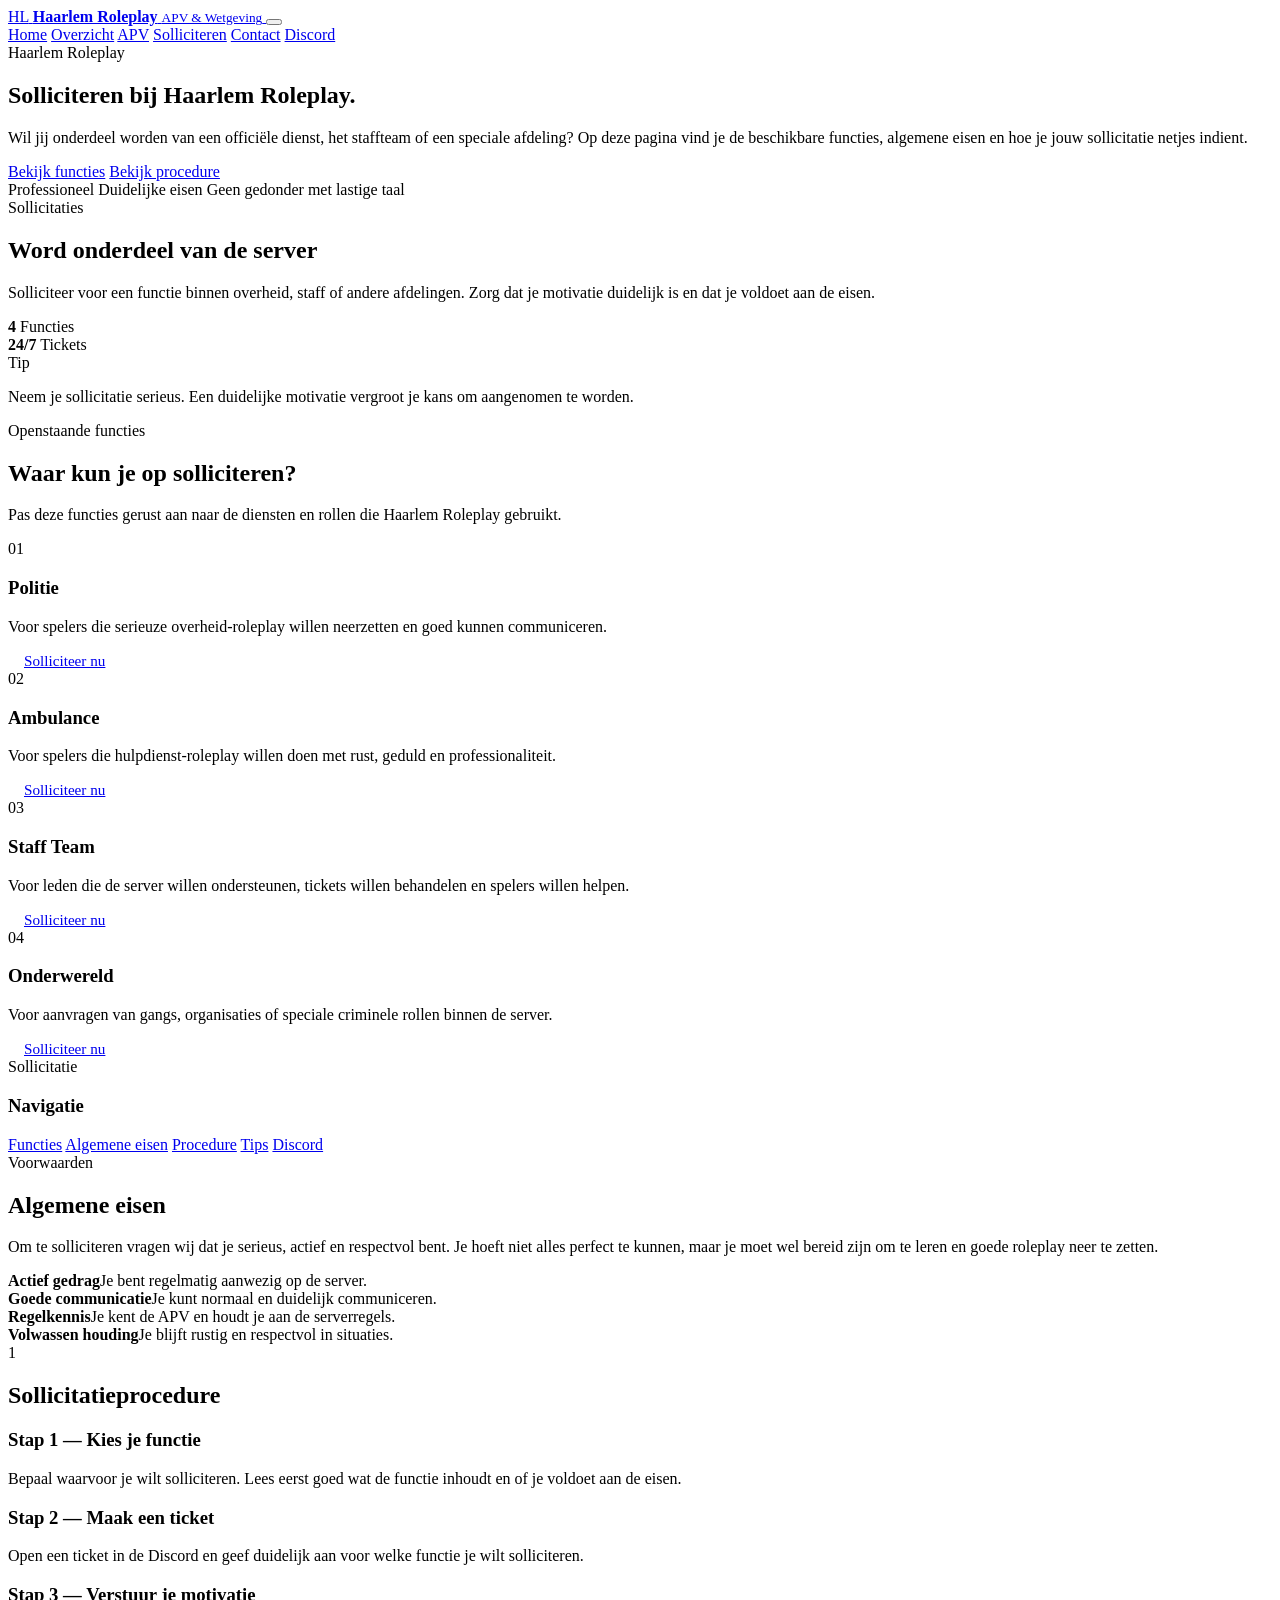
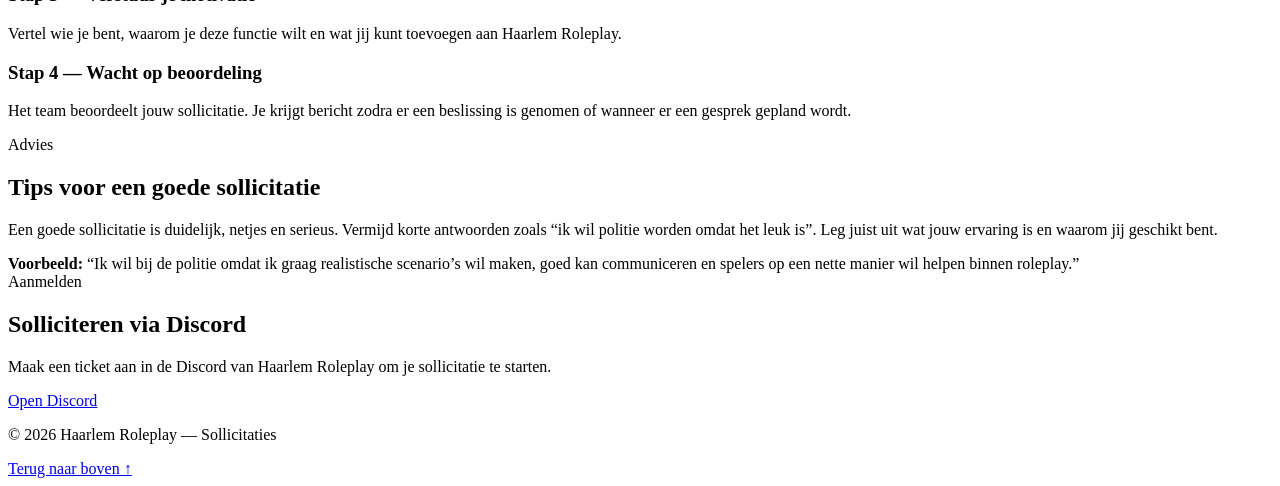
==== solliciteren.html @ f1fa6cfe "Update solliciteren.html" ====
<!DOCTYPE html>
<html lang="nl">
<head>
  <meta charset="UTF-8" />
  <meta name="viewport" content="width=device-width, initial-scale=1.0" />
  <title>Solliciteren | Haarlem Roleplay</title>
  <meta name="description" content="Solliciteer voor een functie binnen Haarlem Roleplay. Bekijk openstaande functies, eisen en de sollicitatieprocedure." />
  <meta property="og:title" content="Solliciteren | Haarlem Roleplay" />
  <meta property="og:description" content="Solliciteer voor een functie binnen Haarlem Roleplay. Bekijk openstaande functies, eisen en de sollicitatieprocedure." />
  <meta property="og:type" content="website" />
  <link rel="preconnect" href="https://fonts.googleapis.com">
  <link rel="preconnect" href="https://fonts.gstatic.com" crossorigin>
  <link href="https://fonts.googleapis.com/css2?family=Inter:wght@400;500;600;700;800;900&display=swap" rel="stylesheet">
  <link rel="stylesheet" href="style.css" />
  <script defer src="script.js"></script>
  <style>
    .application-btn {
      width: 100%;
      margin-top: 18px;
      padding: 12px 16px;
      border-radius: 14px;
      font-size: .95rem;
    }
  </style>
</head>
<body>
  <div id="top"></div>
  <div class="bg-orb orb-1"></div>
  <div class="bg-orb orb-2"></div>
  <div class="bg-grid"></div>

  <header class="site-header">
    <div class="container nav-wrap">
      <a class="brand" href="index.html#top">
        <span class="brand-mark">HL</span>
        <span class="brand-text">
          <strong>Haarlem Roleplay</strong>
          <small>APV & Wetgeving</small>
        </span>
      </a>

      <button class="menu-toggle" id="menuToggle" aria-label="Open menu">
        <span></span><span></span><span></span>
      </button>

      <nav class="nav-links" id="navLinks">
        <a href="index.html#top">Home</a>
        <a href="index.html#overzicht">Overzicht</a>
        <a href="index.html#apv">APV</a>
        <a class="active" href="solliciteren.html">Solliciteren</a>
        <a href="index.html#contact">Contact</a>
        <a class="nav-cta" href="https://discord.gg/rRXSnY5rHA" target="_blank" rel="noopener">Discord</a>
      </nav>
    </div>
  </header>

  <main>
    <section class="hero">
      <div class="container hero-grid">
        <div class="hero-copy">
          <span class="eyebrow">Haarlem Roleplay</span>
          <h1>Solliciteren bij Haarlem Roleplay.</h1>
          <p class="hero-text">Wil jij onderdeel worden van een officiële dienst, het staffteam of een speciale afdeling? Op deze pagina vind je de beschikbare functies, algemene eisen en hoe je jouw sollicitatie netjes indient.</p>
          <div class="hero-actions">
            <a class="btn btn-primary" href="#functies">Bekijk functies</a>
            <a class="btn btn-secondary" href="#procedure">Bekijk procedure</a>
          </div>
          <div class="hero-badges">
            <span>Professioneel</span>
            <span>Duidelijke eisen</span>
            <span>Geen gedonder met lastige taal</span>
          </div>
        </div>

        <div class="hero-panel">
          <div class="hero-card hero-card-main">
            <div class="card-label">Sollicitaties</div>
            <h2>Word onderdeel van de server</h2>
            <p>Solliciteer voor een functie binnen overheid, staff of andere afdelingen. Zorg dat je motivatie duidelijk is en dat je voldoet aan de eisen.</p>
            <div class="stat-grid">
              <div>
                <strong>4</strong>
                <span>Functies</span>
              </div>
              <div>
                <strong>24/7</strong>
                <span>Tickets</span>
              </div>
            </div>
          </div>
          <div class="hero-card hero-card-side">
            <span class="update-pill">Tip</span>
            <p>Neem je sollicitatie serieus. Een duidelijke motivatie vergroot je kans om aangenomen te worden.</p>
          </div>
        </div>
      </div>
    </section>

    <section class="overview" id="functies">
      <div class="container">
        <div class="section-heading center">
          <span class="eyebrow">Openstaande functies</span>
          <h2>Waar kun je op solliciteren?</h2>
          <p>Pas deze functies gerust aan naar de diensten en rollen die Haarlem Roleplay gebruikt.</p>
        </div>

        <div class="feature-grid">
          <article class="feature-card">
            <span class="feature-icon">01</span>
            <h3>Politie</h3>
            <p>Voor spelers die serieuze overheid-roleplay willen neerzetten en goed kunnen communiceren.</p>
            <a class="btn btn-primary application-btn" href="https://docs.google.com/forms/d/1CA2PJJSc6djdVyqy2DXNCcKQwhPynPyczDaHcJRX_X8/preview" target="_blank" rel="noopener">Solliciteer nu</a>
          </article>

          <article class="feature-card">
            <span class="feature-icon">02</span>
            <h3>Ambulance</h3>
            <p>Voor spelers die hulpdienst-roleplay willen doen met rust, geduld en professionaliteit.</p>
            <a class="btn btn-primary application-btn" href="https://forms.gle/VUL-HIER-JE-AMBULANCE-FORM-IN" target="_blank" rel="noopener">Solliciteer nu</a>
          </article>

          <article class="feature-card">
            <span class="feature-icon">03</span>
            <h3>Staff Team</h3>
            <p>Voor leden die de server willen ondersteunen, tickets willen behandelen en spelers willen helpen.</p>
            <a class="btn btn-primary application-btn" href="https://forms.gle/SQTbmEaUXYJdquSSA" target="_blank" rel="noopener">Solliciteer nu</a>
          </article>

          <article class="feature-card">
            <span class="feature-icon">04</span>
            <h3>Onderwereld</h3>
            <p>Voor aanvragen van gangs, organisaties of speciale criminele rollen binnen de server.</p>
            <a class="btn btn-primary application-btn" href="https://discord.gg/4CYuAcvaxH" target="_blank" rel="noopener">Solliciteer nu</a>
          </article>
        </div>
      </div>
    </section>

    <section class="apv-shell" id="procedure">
      <div class="container shell-grid">
        <aside class="sidebar-card">
          <div class="sidebar-top">
            <span class="eyebrow">Sollicitatie</span>
            <h3>Navigatie</h3>
          </div>

          <nav class="sidebar-nav">
            <a href="#functies">Functies</a>
            <a href="#eisen">Algemene eisen</a>
            <a href="#procedure">Procedure</a>
            <a href="#tips">Tips</a>
            <a href="#discord">Discord</a>
          </nav>
        </aside>

        <div class="content-column">
          <section class="panel" id="eisen">
            <span class="eyebrow">Voorwaarden</span>
            <h2>Algemene eisen</h2>
            <p>Om te solliciteren vragen wij dat je serieus, actief en respectvol bent. Je hoeft niet alles perfect te kunnen, maar je moet wel bereid zijn om te leren en goede roleplay neer te zetten.</p>

            <div class="contact-grid">
              <div class="contact-card"><strong>Actief gedrag</strong><span>Je bent regelmatig aanwezig op de server.</span></div>
              <div class="contact-card"><strong>Goede communicatie</strong><span>Je kunt normaal en duidelijk communiceren.</span></div>
              <div class="contact-card"><strong>Regelkennis</strong><span>Je kent de APV en houdt je aan de serverregels.</span></div>
              <div class="contact-card"><strong>Volwassen houding</strong><span>Je blijft rustig en respectvol in situaties.</span></div>
            </div>
          </section>

          <section class="rules-section">
            <div class="section-head-line">
              <span class="section-number">1</span>
              <h2>Sollicitatieprocedure</h2>
            </div>

            <article class="rule-card">
              <h3>Stap 1 — Kies je functie</h3>
              <p>Bepaal waarvoor je wilt solliciteren. Lees eerst goed wat de functie inhoudt en of je voldoet aan de eisen.</p>
            </article>

            <article class="rule-card">
              <h3>Stap 2 — Maak een ticket</h3>
              <p>Open een ticket in de Discord en geef duidelijk aan voor welke functie je wilt solliciteren.</p>
            </article>

            <article class="rule-card">
              <h3>Stap 3 — Verstuur je motivatie</h3>
              <p>Vertel wie je bent, waarom je deze functie wilt en wat jij kunt toevoegen aan Haarlem Roleplay.</p>
            </article>

            <article class="rule-card">
              <h3>Stap 4 — Wacht op beoordeling</h3>
              <p>Het team beoordeelt jouw sollicitatie. Je krijgt bericht zodra er een beslissing is genomen of wanneer er een gesprek gepland wordt.</p>
            </article>
          </section>

          <section class="panel" id="tips">
            <span class="eyebrow">Advies</span>
            <h2>Tips voor een goede sollicitatie</h2>
            <p>Een goede sollicitatie is duidelijk, netjes en serieus. Vermijd korte antwoorden zoals “ik wil politie worden omdat het leuk is”. Leg juist uit wat jouw ervaring is en waarom jij geschikt bent.</p>
            <div class="notice">
              <strong>Voorbeeld:</strong>
              <span>“Ik wil bij de politie omdat ik graag realistische scenario’s wil maken, goed kan communiceren en spelers op een nette manier wil helpen binnen roleplay.”</span>
            </div>
          </section>

          <section class="panel panel-discord" id="discord">
            <div>
              <span class="eyebrow">Aanmelden</span>
              <h2>Solliciteren via Discord</h2>
              <p>Maak een ticket aan in de Discord van Haarlem Roleplay om je sollicitatie te starten.</p>
            </div>
            <a class="btn btn-primary" href="https://discord.gg/rRXSnY5rHA" target="_blank" rel="noopener">Open Discord</a>
          </section>
        </div>
      </div>
    </section>
  </main>

  <footer class="footer">
    <div class="container footer-wrap">
      <p>© 2026 Haarlem Roleplay — Sollicitaties</p>
      <a href="#top">Terug naar boven ↑</a>
    </div>
  </footer>
</body>
</html>
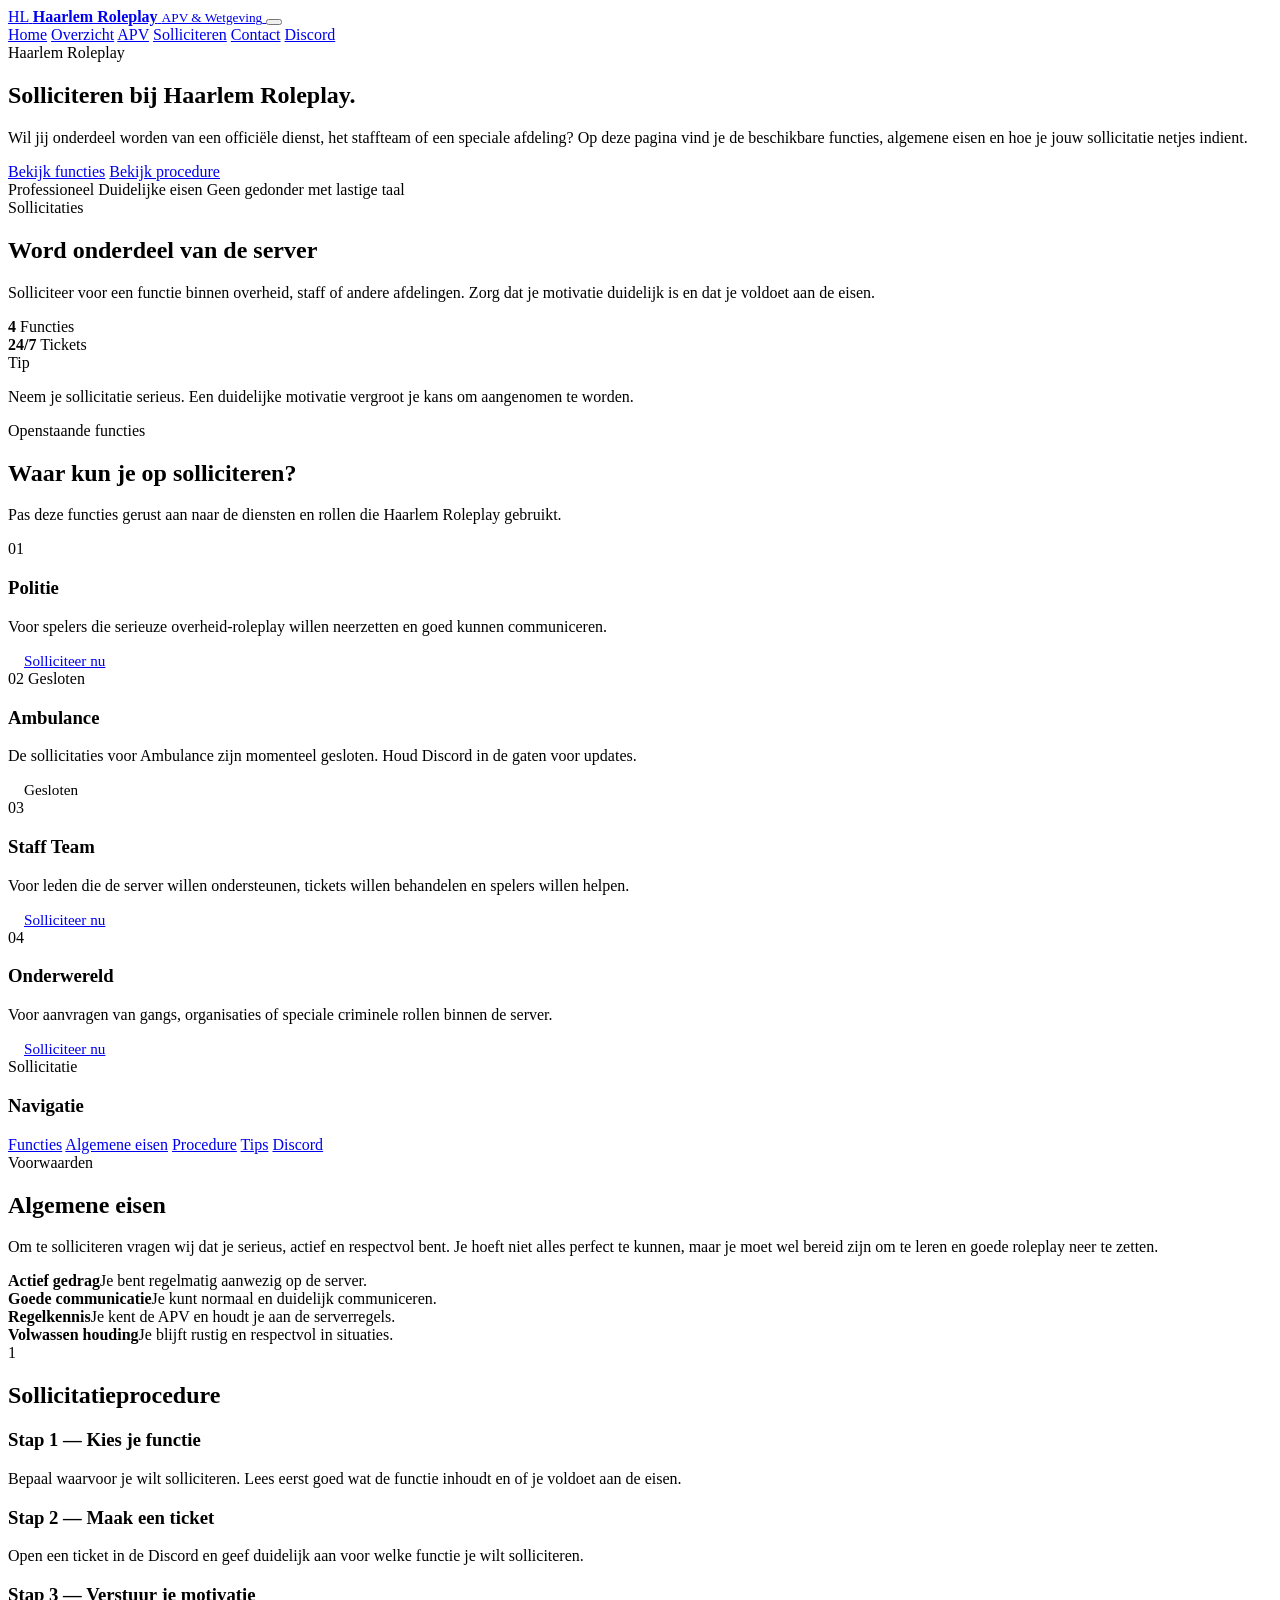
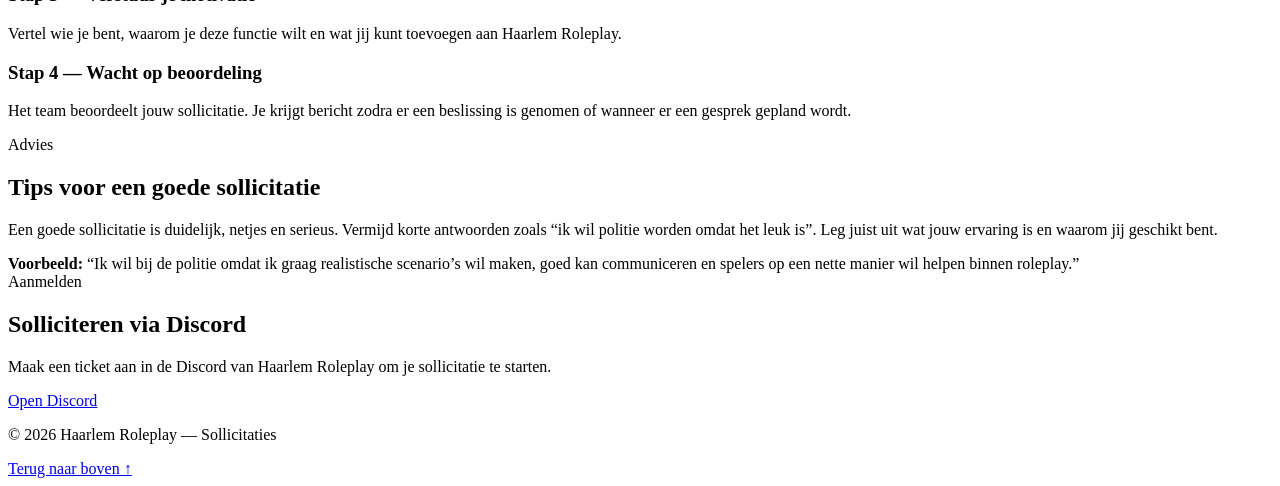
==== commit ab554a08: "Update solliciteren.html" ====
--- a/solliciteren.html
+++ b/solliciteren.html
@@ -1,4 +1,4 @@
-<!DOCTYPE html>
+  <!DOCTYPE html>
 <html lang="nl">
 <head>
   <meta charset="UTF-8" />
@@ -112,12 +112,13 @@
             <a class="btn btn-primary application-btn" href="https://docs.google.com/forms/d/1CA2PJJSc6djdVyqy2DXNCcKQwhPynPyczDaHcJRX_X8/preview" target="_blank" rel="noopener">Solliciteer nu</a>
           </article>
 
-          <article class="feature-card">
-            <span class="feature-icon">02</span>
-            <h3>Ambulance</h3>
-            <p>Voor spelers die hulpdienst-roleplay willen doen met rust, geduld en professionaliteit.</p>
-            <a class="btn btn-primary application-btn" href="https://forms.gle/VUL-HIER-JE-AMBULANCE-FORM-IN" target="_blank" rel="noopener">Solliciteer nu</a>
-          </article>
+         <article class="feature-card">
+          <span class="feature-icon">02</span>
+          <span class="status-closed">Gesloten</span>
+          <h3>Ambulance</h3>
+          <p>De sollicitaties voor Ambulance zijn momenteel gesloten. Houd Discord in de gaten voor updates.</p>
+          <span class="btn btn-disabled application-btn">Gesloten</span>
+         </article>
 
           <article class="feature-card">
             <span class="feature-icon">03</span>
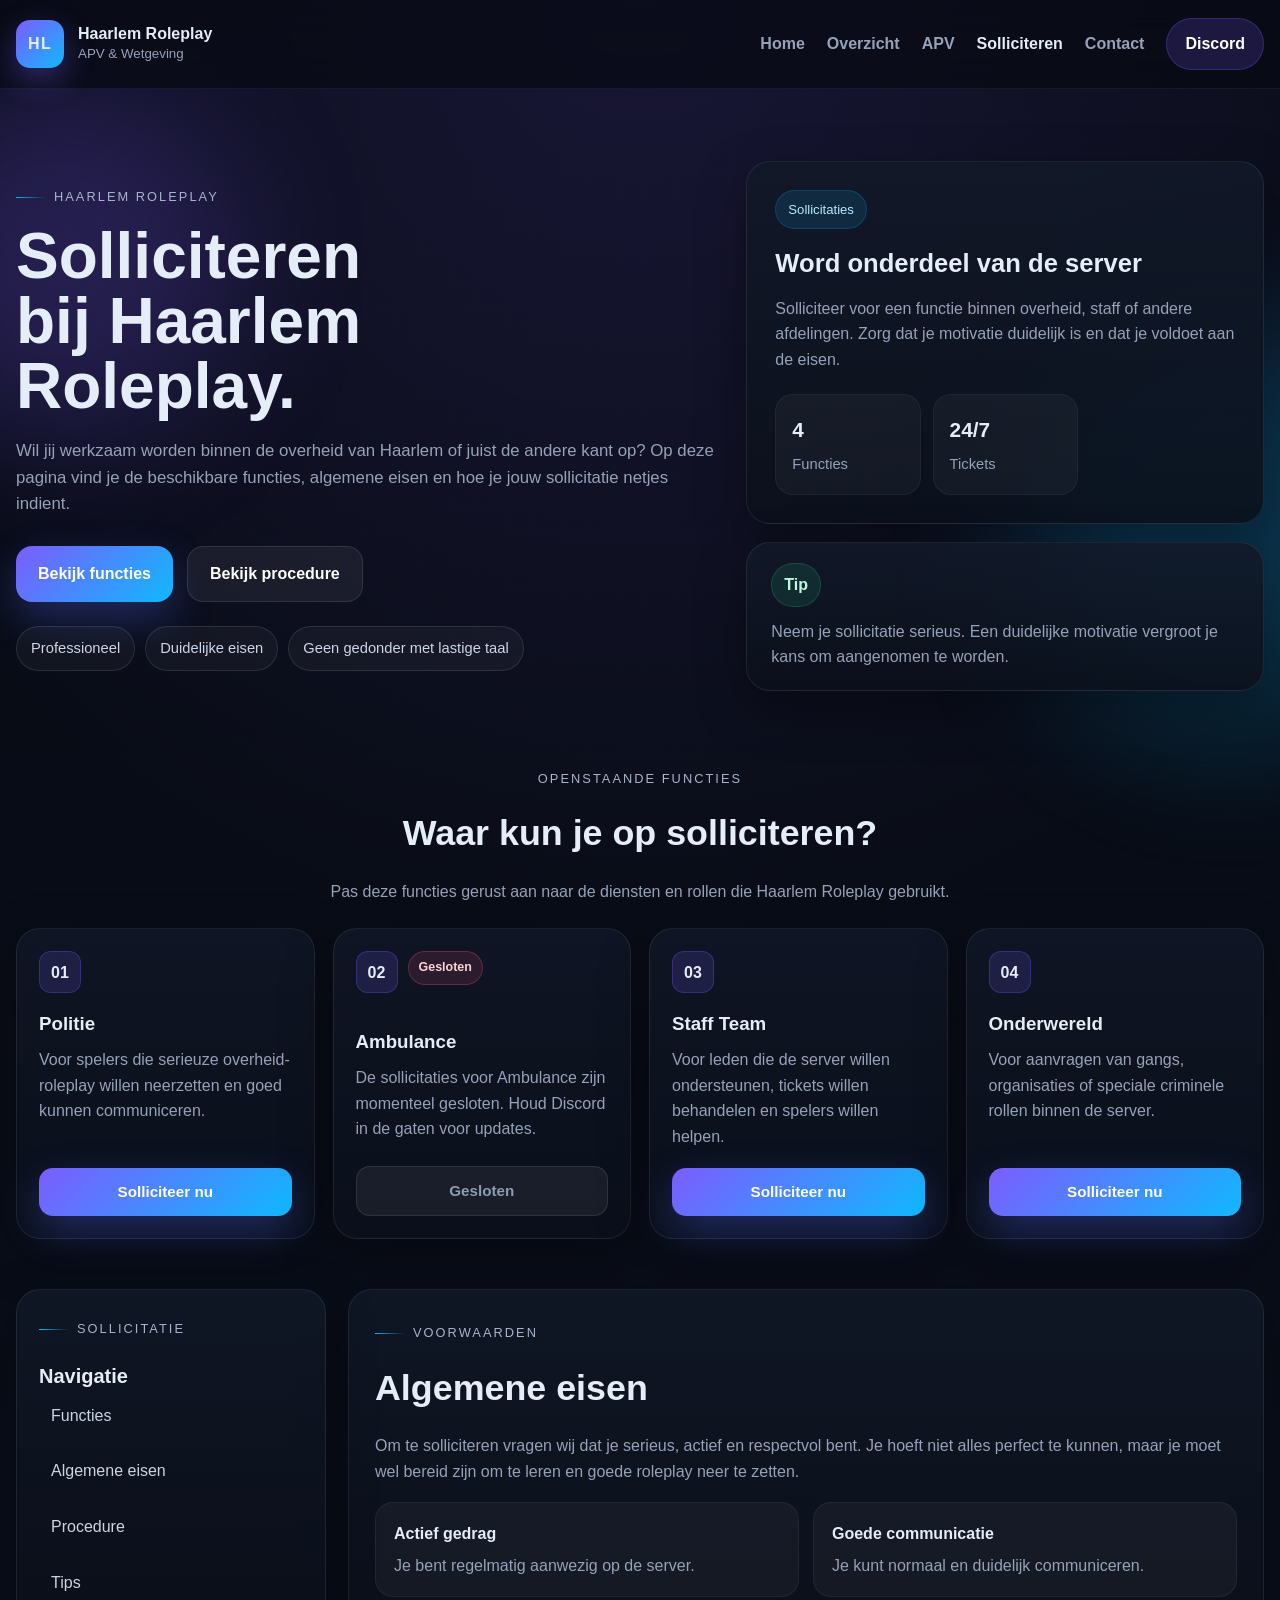
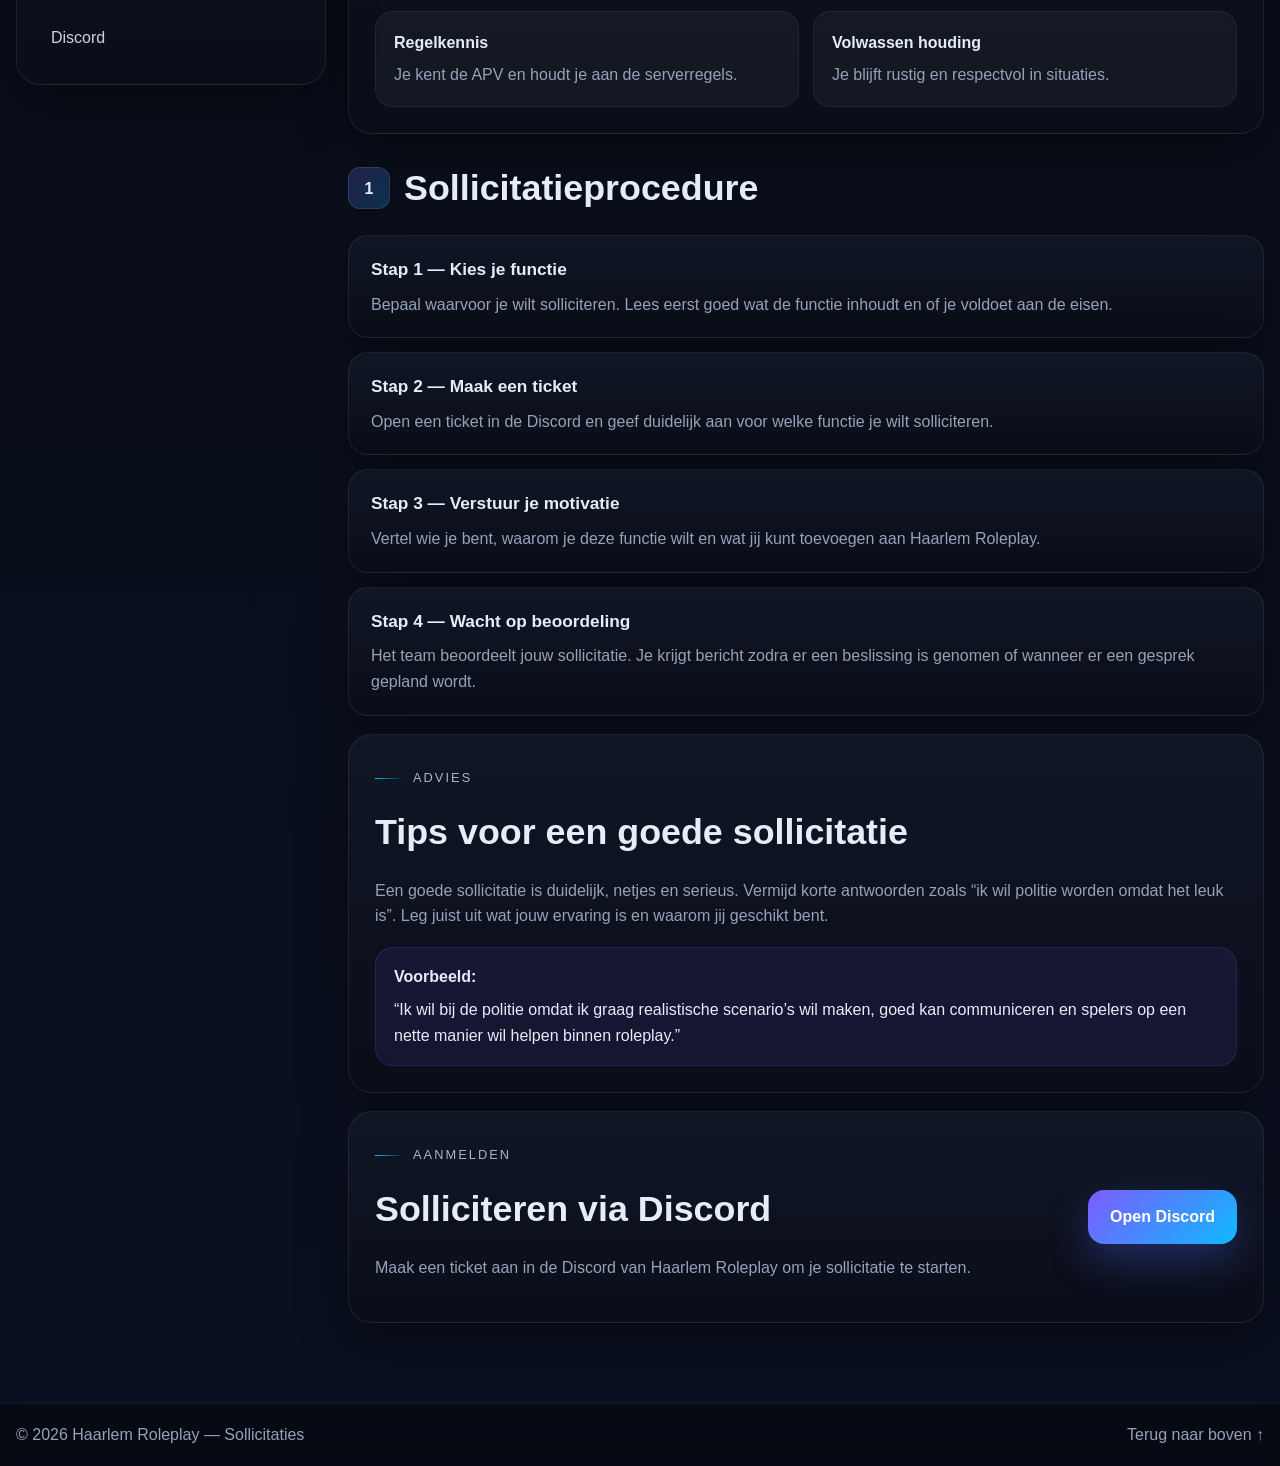
==== commit 62fb9cd3: "Update solliciteren.html" ====
--- a/solliciteren.html
+++ b/solliciteren.html
@@ -60,7 +60,7 @@
         <div class="hero-copy">
           <span class="eyebrow">Haarlem Roleplay</span>
           <h1>Solliciteren bij Haarlem Roleplay.</h1>
-          <p class="hero-text">Wil jij onderdeel worden van een officiële dienst, het staffteam of een speciale afdeling? Op deze pagina vind je de beschikbare functies, algemene eisen en hoe je jouw sollicitatie netjes indient.</p>
+          <p class="hero-text">Wil jij werkzaam worden binnen de overheid van Haarlem of juist de andere kant op? Op deze pagina vind je de beschikbare functies, algemene eisen en hoe je jouw sollicitatie netjes indient.</p>
           <div class="hero-actions">
             <a class="btn btn-primary" href="#functies">Bekijk functies</a>
             <a class="btn btn-secondary" href="#procedure">Bekijk procedure</a>
@@ -113,8 +113,10 @@
           </article>
 
          <article class="feature-card">
+          <div class="card-status-row">
           <span class="feature-icon">02</span>
           <span class="status-closed">Gesloten</span>
+          </div>
           <h3>Ambulance</h3>
           <p>De sollicitaties voor Ambulance zijn momenteel gesloten. Houd Discord in de gaten voor updates.</p>
           <span class="btn btn-disabled application-btn">Gesloten</span>
--- a/style.css
+++ b/style.css
@@ -0,0 +1,760 @@
+:root {
+  --bg: #080b13;
+  --bg-soft: #0e1422;
+  --card: rgba(17, 24, 39, 0.72);
+  --card-strong: rgba(17, 24, 39, 0.94);
+  --line: rgba(148, 163, 184, 0.18);
+  --text: #e5edf8;
+  --muted: #96a2b8;
+  --accent: #7c5cff;
+  --accent-2: #0fb9ff;
+  --accent-3: #23d18b;
+  --danger: #ff5d7a;
+  --shadow: 0 18px 50px rgba(0, 0, 0, 0.35);
+  --radius: 24px;
+  --radius-sm: 16px;
+  --container: 1280px;
+}
+
+* { box-sizing: border-box; }
+html { scroll-behavior: smooth; }
+body {
+  margin: 0;
+  font-family: 'Inter', sans-serif;
+  background:
+    radial-gradient(circle at top, rgba(124, 92, 255, 0.15), transparent 30%),
+    linear-gradient(180deg, #070a12 0%, #090d17 35%, #0a1020 100%);
+  color: var(--text);
+  line-height: 1.6;
+  overflow-x: hidden;
+}
+
+a { color: inherit; text-decoration: none; }
+button, input { font: inherit; }
+button { cursor: pointer; }
+
+.container {
+  width: min(var(--container), calc(100% - 32px));
+  margin: 0 auto;
+}
+
+.bg-orb {
+  position: fixed;
+  border-radius: 50%;
+  filter: blur(70px);
+  opacity: .22;
+  z-index: -2;
+}
+.orb-1 {
+  width: 360px;
+  height: 360px;
+  background: var(--accent);
+  top: 80px;
+  left: -120px;
+}
+.orb-2 {
+  width: 420px;
+  height: 420px;
+  background: var(--accent-2);
+  right: -160px;
+  top: 320px;
+}
+.bg-grid {
+  position: fixed;
+  inset: 0;
+  background-image:
+    linear-gradient(rgba(255,255,255,0.035) 1px, transparent 1px),
+    linear-gradient(90deg, rgba(255,255,255,0.035) 1px, transparent 1px);
+  background-size: 28px 28px;
+  mask-image: radial-gradient(circle at center, black 30%, transparent 90%);
+  opacity: .26;
+  z-index: -3;
+  pointer-events: none;
+}
+
+.site-header {
+  position: sticky;
+  top: 0;
+  z-index: 100;
+  backdrop-filter: blur(16px);
+  background: rgba(7, 10, 18, 0.72);
+  border-bottom: 1px solid rgba(255, 255, 255, 0.06);
+}
+
+.nav-wrap {
+  display: flex;
+  align-items: center;
+  justify-content: space-between;
+  gap: 20px;
+  padding: 18px 0;
+}
+
+.brand {
+  display: inline-flex;
+  align-items: center;
+  gap: 14px;
+}
+
+.brand-mark {
+  width: 48px;
+  height: 48px;
+  border-radius: 14px;
+  display: grid;
+  place-items: center;
+  font-weight: 900;
+  letter-spacing: .08em;
+  background: linear-gradient(135deg, var(--accent), var(--accent-2));
+  box-shadow: 0 12px 30px rgba(124, 92, 255, 0.35);
+}
+
+.brand-text {
+  display: flex;
+  flex-direction: column;
+  line-height: 1.05;
+}
+.brand-text strong { font-size: 1rem; }
+.brand-text small { color: var(--muted); margin-top: 4px; }
+
+.nav-links {
+  display: flex;
+  align-items: center;
+  gap: 22px;
+}
+.nav-links a {
+  color: var(--muted);
+  transition: .2s ease;
+  font-weight: 600;
+}
+.nav-links a:hover,
+.nav-links a.active {
+  color: var(--text);
+}
+.nav-cta {
+  padding: 12px 18px;
+  background: rgba(124, 92, 255, 0.18);
+  border: 1px solid rgba(124, 92, 255, 0.28);
+  border-radius: 999px;
+  color: #fff !important;
+}
+
+.menu-toggle {
+  display: none;
+  width: 48px;
+  height: 48px;
+  border-radius: 14px;
+  border: 1px solid var(--line);
+  background: rgba(255,255,255,.04);
+  padding: 0;
+}
+.menu-toggle span {
+  display: block;
+  width: 20px;
+  height: 2px;
+  background: #fff;
+  margin: 5px auto;
+  border-radius: 99px;
+}
+
+.hero {
+  padding: 72px 0 42px;
+}
+
+.hero-grid {
+  display: grid;
+  grid-template-columns: 1.15fr .85fr;
+  gap: 30px;
+  align-items: center;
+}
+
+.eyebrow {
+  display: inline-flex;
+  align-items: center;
+  gap: 8px;
+  font-size: .8rem;
+  text-transform: uppercase;
+  letter-spacing: .16em;
+  color: #a8b4cb;
+  margin-bottom: 16px;
+}
+.eyebrow::before {
+  content: "";
+  width: 30px;
+  height: 1px;
+  background: linear-gradient(90deg, var(--accent-2), transparent);
+}
+
+.hero-copy h1 {
+  font-size: clamp(2.5rem, 5vw, 4.85rem);
+  line-height: 1.02;
+  margin: 0 0 18px;
+  max-width: 12ch;
+}
+.hero-text {
+  max-width: 760px;
+  color: var(--muted);
+  font-size: 1.05rem;
+  margin-bottom: 28px;
+}
+.hero-actions {
+  display: flex;
+  gap: 14px;
+  flex-wrap: wrap;
+  margin-bottom: 24px;
+}
+.hero-badges {
+  display: flex;
+  flex-wrap: wrap;
+  gap: 10px;
+}
+.hero-badges span {
+  padding: 10px 14px;
+  border-radius: 999px;
+  border: 1px solid var(--line);
+  background: rgba(255,255,255,.04);
+  color: #ccd6e8;
+  font-size: .92rem;
+}
+
+.btn {
+  border: 0;
+  display: inline-flex;
+  align-items: center;
+  justify-content: center;
+  gap: 10px;
+  padding: 14px 22px;
+  border-radius: 16px;
+  font-weight: 700;
+  transition: transform .2s ease, box-shadow .2s ease, background .2s ease;
+}
+.btn:hover {
+  transform: translateY(-2px);
+}
+.btn-primary {
+  color: #fff;
+  background: linear-gradient(135deg, var(--accent), var(--accent-2));
+  box-shadow: 0 16px 40px rgba(82, 109, 255, 0.30);
+}
+.btn-secondary {
+  color: #fff;
+  background: rgba(255,255,255,0.06);
+  border: 1px solid var(--line);
+}
+
+.hero-panel {
+  display: grid;
+  gap: 18px;
+}
+.hero-card {
+  background: linear-gradient(180deg, rgba(18,25,40,.88), rgba(11,16,27,.88));
+  border: 1px solid rgba(255,255,255,.08);
+  border-radius: var(--radius);
+  box-shadow: var(--shadow);
+}
+.hero-card-main {
+  padding: 28px;
+}
+.hero-card-side {
+  padding: 20px 24px;
+}
+.card-label {
+  display: inline-flex;
+  padding: 8px 12px;
+  border-radius: 999px;
+  background: rgba(15, 185, 255, 0.12);
+  border: 1px solid rgba(15, 185, 255, 0.18);
+  color: #b9eaff;
+  font-size: .82rem;
+  margin-bottom: 14px;
+}
+.hero-card h2 {
+  margin: 0 0 12px;
+  font-size: 1.6rem;
+}
+.hero-card p {
+  margin: 0;
+  color: var(--muted);
+}
+.stat-grid {
+  margin-top: 22px;
+  display: grid;
+  grid-template-columns: repeat(3, 1fr);
+  gap: 12px;
+}
+.stat-grid div {
+  padding: 18px 16px;
+  border-radius: 18px;
+  background: rgba(255,255,255,.04);
+  border: 1px solid rgba(255,255,255,.05);
+}
+.stat-grid strong {
+  display: block;
+  font-size: 1.3rem;
+  margin-bottom: 4px;
+}
+.stat-grid span { color: var(--muted); font-size: .92rem; }
+.update-pill {
+  display: inline-flex;
+  padding: 8px 12px;
+  margin-bottom: 12px;
+  border-radius: 999px;
+  font-weight: 700;
+  background: rgba(35, 209, 139, 0.12);
+  border: 1px solid rgba(35, 209, 139, 0.2);
+  color: #bdf9dc;
+}
+
+.overview {
+  padding: 32px 0 20px;
+}
+.section-heading {
+  margin-bottom: 24px;
+}
+.section-heading.center {
+  text-align: center;
+}
+.section-heading.center .eyebrow::before { display: none; }
+.section-heading h2,
+.panel h2,
+.rules-section h2 {
+  margin: 0 0 10px;
+  font-size: clamp(1.65rem, 2.8vw, 2.3rem);
+}
+.section-heading p,
+.panel p,
+.rules-section > p {
+  color: var(--muted);
+}
+.feature-grid {
+  display: grid;
+  grid-template-columns: repeat(4, 1fr);
+  gap: 18px;
+}
+.feature-card {
+  padding: 22px;
+  border-radius: var(--radius);
+  background: linear-gradient(180deg, rgba(16,23,38,.86), rgba(11,15,27,.92));
+  border: 1px solid rgba(255,255,255,.08);
+  box-shadow: var(--shadow);
+}
+.feature-icon {
+  width: 42px;
+  height: 42px;
+  display: inline-grid;
+  place-items: center;
+  border-radius: 12px;
+  font-weight: 800;
+  margin-bottom: 16px;
+  background: rgba(124, 92, 255, 0.16);
+  border: 1px solid rgba(124, 92, 255, 0.28);
+}
+.feature-card h3 {
+  margin: 0 0 8px;
+}
+.feature-card p {
+  margin: 0;
+  color: var(--muted);
+}
+
+.apv-shell {
+  padding: 30px 0 80px;
+}
+.shell-grid {
+  display: grid;
+  grid-template-columns: 310px minmax(0, 1fr);
+  gap: 22px;
+  align-items: start;
+}
+.sidebar-card,
+.panel,
+.rule-card {
+  background: linear-gradient(180deg, rgba(17,24,39,.82), rgba(10,14,24,.92));
+  border: 1px solid rgba(255,255,255,.08);
+  box-shadow: var(--shadow);
+}
+.sidebar-card {
+  position: sticky;
+  top: 92px;
+  max-height: calc(100vh - 110px);
+  overflow-y: auto;
+  border-radius: var(--radius);
+  padding: 22px;
+}
+.sidebar-card::-webkit-scrollbar {
+  width: 8px;
+}
+
+.sidebar-card::-webkit-scrollbar-track {
+  background: rgba(255, 255, 255, 0.04);
+  border-radius: 999px;
+}
+
+.sidebar-card::-webkit-scrollbar-thumb {
+  background: rgba(124, 92, 255, 0.55);
+  border-radius: 999px;
+}
+
+.sidebar-card::-webkit-scrollbar-thumb:hover {
+  background: rgba(124, 92, 255, 0.8);
+}
+
+.sidebar-top h3 {
+  margin: 4px 0 0;
+  font-size: 1.25rem;
+}
+.search-box {
+  margin: 22px 0 20px;
+}
+.search-box label {
+  display: block;
+  margin-bottom: 10px;
+  font-size: .92rem;
+  color: #cbd5e1;
+  font-weight: 600;
+}
+.search-box input {
+  width: 100%;
+  padding: 14px 16px;
+  border-radius: 16px;
+  border: 1px solid rgba(255,255,255,.10);
+  background: rgba(255,255,255,.05);
+  color: #fff;
+  outline: none;
+}
+.search-box input:focus {
+  border-color: rgba(124, 92, 255, 0.55);
+  box-shadow: 0 0 0 4px rgba(124, 92, 255, 0.14);
+}
+.sidebar-nav {
+  display: grid;
+  gap: 8px;
+}
+.sidebar-nav a {
+  color: #cbd5e1;
+  padding: 11px 12px;
+  border-radius: 12px;
+  transition: .2s ease;
+}
+.sidebar-nav a:hover,
+.sidebar-nav a.active {
+  background: rgba(124,92,255,.14);
+  color: #fff;
+}
+
+.content-column {
+  display: grid;
+  gap: 18px;
+}
+.panel {
+  padding: 26px;
+  border-radius: var(--radius);
+}
+.panel-intro {
+  position: relative;
+  overflow: hidden;
+}
+.panel-intro::after {
+  content: "";
+  position: absolute;
+  inset: auto -40px -40px auto;
+  width: 180px;
+  height: 180px;
+  background: radial-gradient(circle, rgba(15,185,255,.18), transparent 70%);
+}
+.panel-head {
+  margin-bottom: 10px;
+}
+.notice {
+  margin-top: 18px;
+  padding: 16px 18px;
+  border-radius: 18px;
+  display: grid;
+  gap: 8px;
+  background: rgba(124,92,255,.10);
+  border: 1px solid rgba(124,92,255,.18);
+}
+.table-wrap {
+  margin-top: 18px;
+  overflow: auto;
+  border-radius: 18px;
+  border: 1px solid rgba(255,255,255,.08);
+}
+.table-wrap table {
+  width: 100%;
+  min-width: 760px;
+  border-collapse: collapse;
+}
+.table-wrap thead {
+  background: rgba(255,255,255,.05);
+}
+.table-wrap th,
+.table-wrap td {
+  padding: 14px 16px;
+  text-align: left;
+  border-bottom: 1px solid rgba(255,255,255,.06);
+}
+.table-wrap td { color: #d8e0ef; }
+.table-wrap th {
+  color: #fff;
+  font-size: .95rem;
+}
+
+.rules-section {
+  display: grid;
+  gap: 14px;
+}
+.section-head-line {
+  display: flex;
+  align-items: center;
+  gap: 14px;
+  margin: 8px 0 4px;
+}
+.section-number {
+  width: 42px;
+  height: 42px;
+  flex: 0 0 42px;
+  display: grid;
+  place-items: center;
+  border-radius: 12px;
+  background: linear-gradient(135deg, rgba(124,92,255,.22), rgba(15,185,255,.22));
+  border: 1px solid rgba(255,255,255,.10);
+  font-weight: 800;
+}
+.section-head-line h2 {
+  margin: 0;
+}
+.rule-card {
+  border-radius: 20px;
+  padding: 20px 22px;
+}
+.rule-card h3 {
+  display: flex;
+  gap: 10px;
+  flex-wrap: wrap;
+  align-items: center;
+  margin: 0 0 8px;
+  font-size: 1.08rem;
+}
+.rule-card p {
+  margin: 0;
+  color: var(--muted);
+}
+.chip {
+  display: inline-flex;
+  padding: 6px 10px;
+  border-radius: 999px;
+  font-size: .78rem;
+  color: #fff;
+  background: rgba(255, 93, 122, .12);
+  border: 1px solid rgba(255, 93, 122, .2);
+}
+.rule-card.hidden,
+.panel.hidden,
+.rules-section.hidden { display: none; }
+.rule-card.marked {
+  border-color: rgba(124,92,255,.28);
+  box-shadow: 0 18px 45px rgba(36, 52, 110, 0.24);
+}
+
+.contact-grid {
+  display: grid;
+  grid-template-columns: repeat(2, 1fr);
+  gap: 14px;
+  margin-top: 18px;
+}
+.contact-card {
+  padding: 18px;
+  border-radius: 18px;
+  background: rgba(255,255,255,.04);
+  border: 1px solid rgba(255,255,255,.06);
+}
+.contact-card strong {
+  display: block;
+  margin-bottom: 6px;
+}
+.contact-card span { color: var(--muted); }
+.panel-discord {
+  display: flex;
+  justify-content: space-between;
+  align-items: center;
+  gap: 18px;
+}
+
+.footer {
+  border-top: 1px solid rgba(255,255,255,.06);
+  background: rgba(6, 9, 15, 0.65);
+  backdrop-filter: blur(10px);
+}
+.footer-wrap {
+  display: flex;
+  justify-content: space-between;
+  gap: 20px;
+  align-items: center;
+  padding: 18px 0;
+}
+.footer p,
+.footer a {
+  margin: 0;
+  color: var(--muted);
+}
+.footer a:hover { color: #fff; }
+
+@media (max-width: 1100px) {
+  .hero-grid,
+  .shell-grid,
+  .feature-grid {
+    grid-template-columns: 1fr;
+  }
+  .sidebar-card {
+    position: static;
+  }
+}
+
+@media (max-width: 900px) {
+  .menu-toggle { display: block; }
+  .nav-links {
+    position: absolute;
+    top: calc(100% + 8px);
+    left: 16px;
+    right: 16px;
+    display: none;
+    flex-direction: column;
+    align-items: stretch;
+    gap: 10px;
+    padding: 16px;
+    border-radius: 20px;
+    background: rgba(10, 14, 24, 0.96);
+    border: 1px solid rgba(255,255,255,.08);
+    box-shadow: var(--shadow);
+  }
+  .nav-links.open { display: flex; }
+  .nav-links a { padding: 8px 6px; }
+  .nav-cta { text-align: center; }
+  .hero {
+    padding-top: 52px;
+  }
+  .hero-copy h1 {
+    max-width: none;
+  }
+}
+
+@media (max-width: 700px) {
+  .stat-grid,
+  .contact-grid {
+    grid-template-columns: 1fr;
+  }
+  .panel,
+  .sidebar-card,
+  .feature-card,
+  .rule-card,
+  .hero-card-main,
+  .hero-card-side {
+    padding: 18px;
+  }
+  .footer-wrap,
+  .panel-discord {
+    flex-direction: column;
+    align-items: flex-start;
+  }
+  .btn {
+    width: 100%;
+  }
+  .hero-actions {
+    flex-direction: column;
+  }
+}
+
+@media print {
+  .site-header,
+  .sidebar-card,
+  .hero-actions,
+  .hero-badges,
+  .overview,
+  .footer,
+  .panel-discord {
+    display: none !important;
+  }
+  body {
+    background: #fff;
+    color: #000;
+  }
+  .panel,
+  .rule-card,
+  .table-wrap,
+  .shell-grid,
+  .content-column,
+  .rules-section {
+    box-shadow: none !important;
+    background: #fff !important;
+    border: 1px solid #ddd !important;
+    color: #000 !important;
+  }
+  .hero {
+    padding: 0 0 20px;
+  }
+}
+.status-open,
+.status-closed {
+  display: inline-flex;
+  margin-left: 10px;
+  padding: 6px 10px;
+  border-radius: 999px;
+  font-size: 0.78rem;
+  font-weight: 800;
+}
+
+.status-open {
+  color: #bdf9dc;
+  background: rgba(35, 209, 139, 0.12);
+  border: 1px solid rgba(35, 209, 139, 0.25);
+}
+
+.status-closed {
+  color: #ffd1d8;
+  background: rgba(255, 93, 122, 0.12);
+  border: 1px solid rgba(255, 93, 122, 0.25);
+}
+
+.btn-disabled {
+  color: #8f9bb0;
+  background: rgba(255, 255, 255, 0.06);
+  border: 1px solid rgba(255, 255, 255, 0.10);
+  cursor: not-allowed;
+  pointer-events: none;
+  box-shadow: none;
+}
+
+.application-btn {
+  width: 100%;
+  margin-top: 18px;
+  padding: 12px 16px;
+  border-radius: 14px;
+  font-size: .95rem;
+}
+.feature-card {
+  display: flex;
+  flex-direction: column;
+  height: 100%;
+}
+
+.feature-card p {
+  flex-grow: 1;
+}
+
+.application-btn,
+.btn-disabled {
+  margin-top: auto;
+}
+.status-open,
+.status-closed {
+  width: fit-content;
+  max-width: max-content;
+  align-self: flex-start;
+  display: inline-flex;
+  margin-left: 0;
+}
+.card-status-row {
+  display: flex;
+  align-items: center;
+  gap: 10px;
+  margin-bottom: 18px;
+}
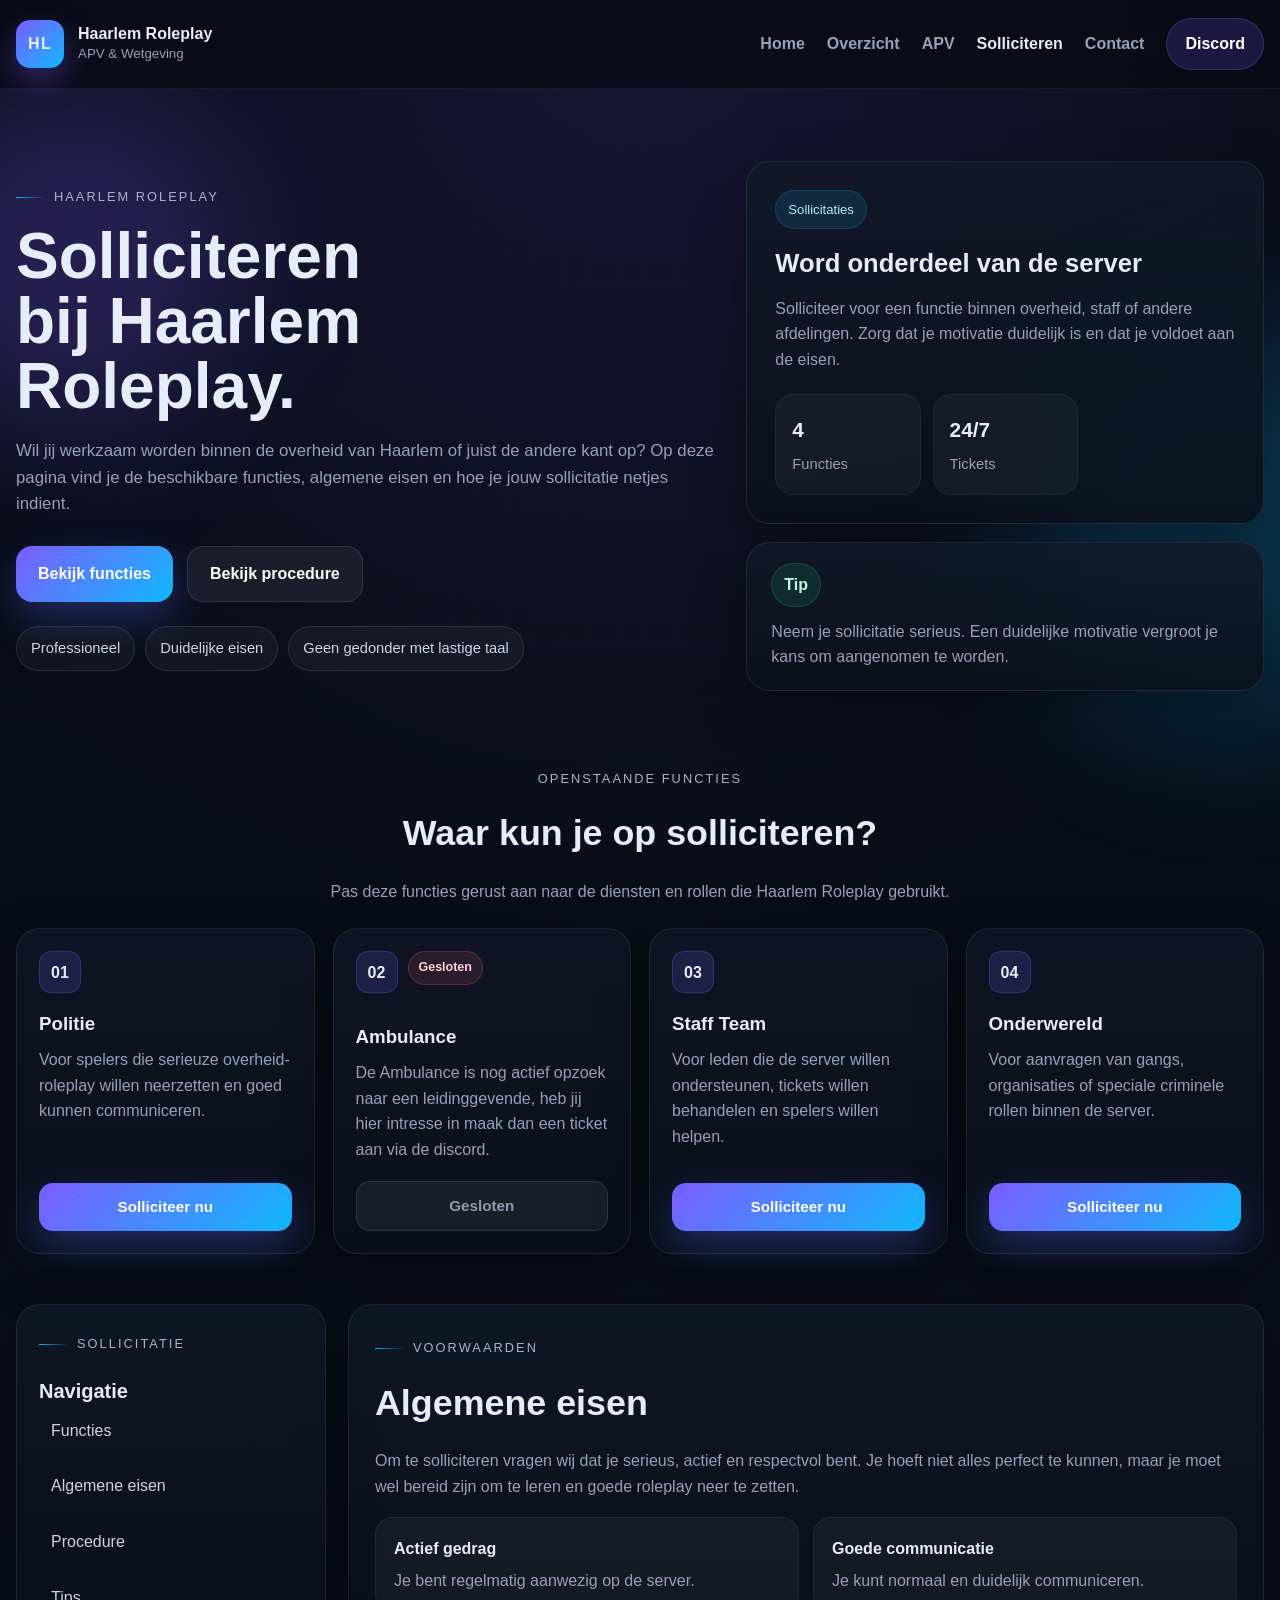
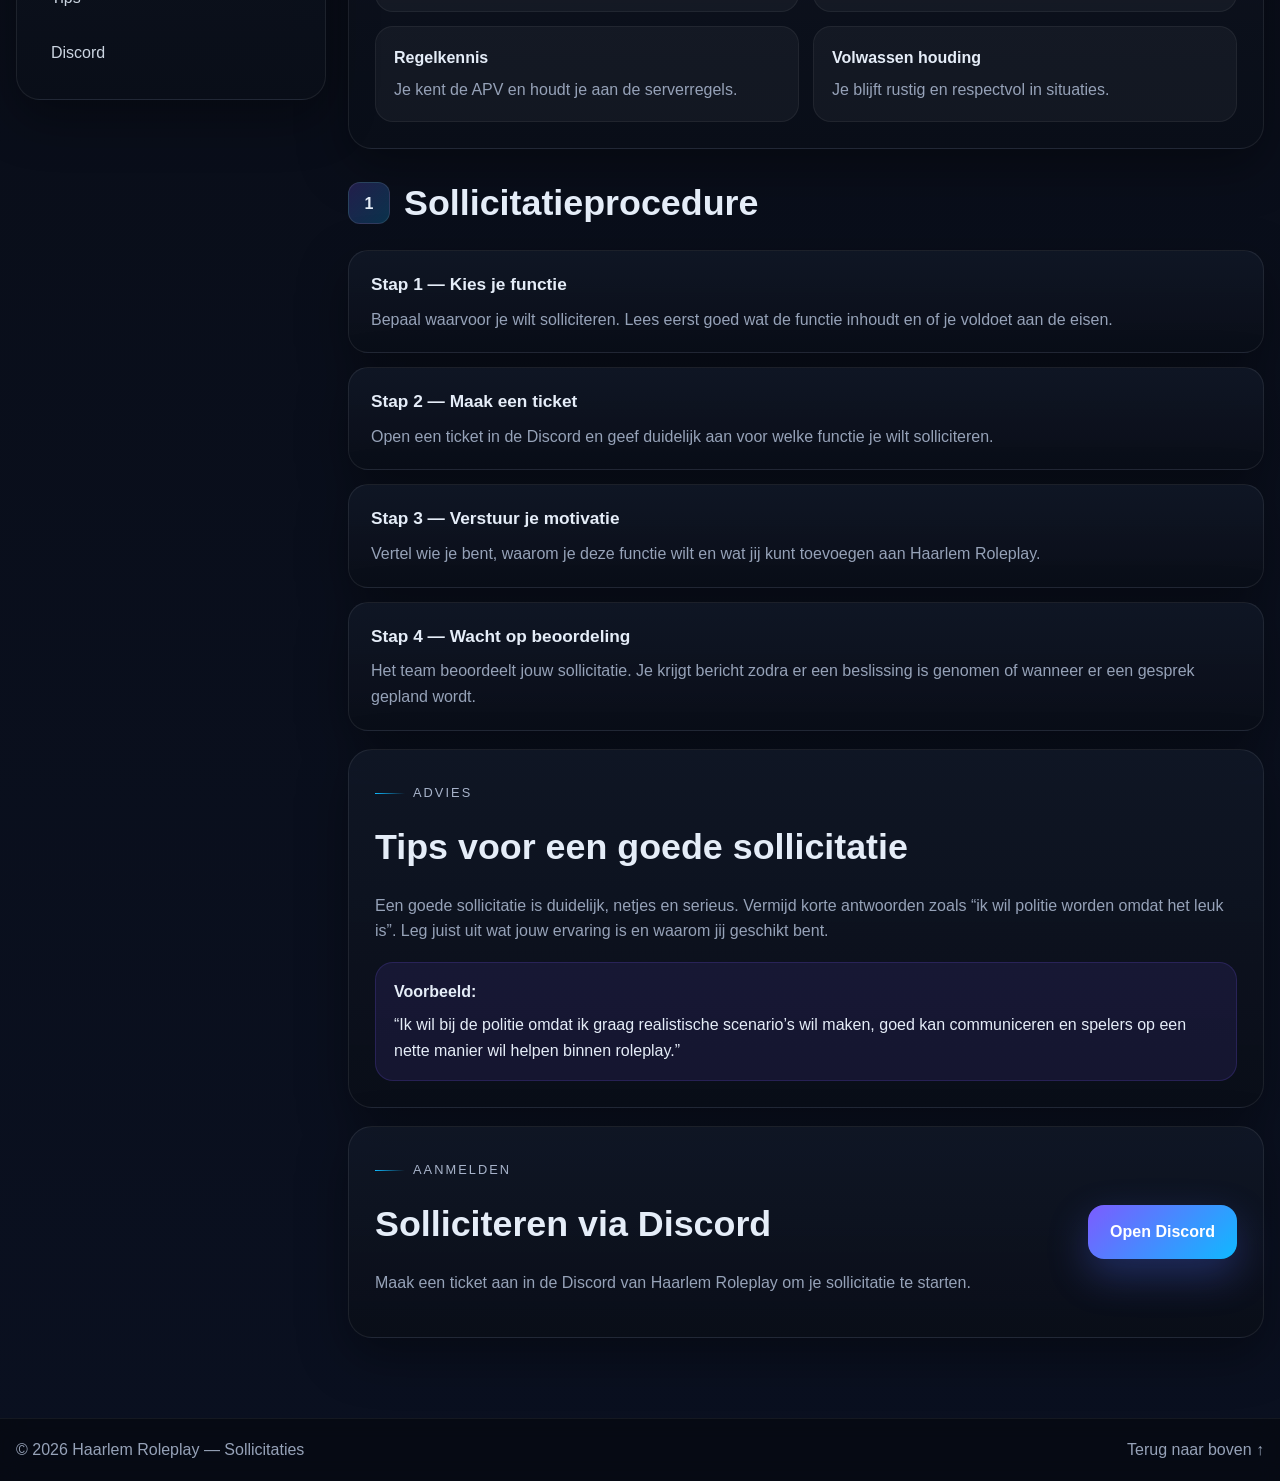
==== commit d3824672: "Update solliciteren.html" ====
--- a/solliciteren.html
+++ b/solliciteren.html
@@ -118,7 +118,7 @@
           <span class="status-closed">Gesloten</span>
           </div>
           <h3>Ambulance</h3>
-          <p>De sollicitaties voor Ambulance zijn momenteel gesloten. Houd Discord in de gaten voor updates.</p>
+          <p>De Ambulance is nog actief opzoek naar een leidinggevende, heb jij hier intresse in maak dan een ticket aan via de discord.</p>
           <span class="btn btn-disabled application-btn">Gesloten</span>
          </article>
 
--- a/style.css
+++ b/style.css
@@ -756,5 +756,5 @@
   display: flex;
   align-items: center;
   gap: 10px;
-  margin-bottom: 18px;
-}
+  margin-bottom: 13px;
+}
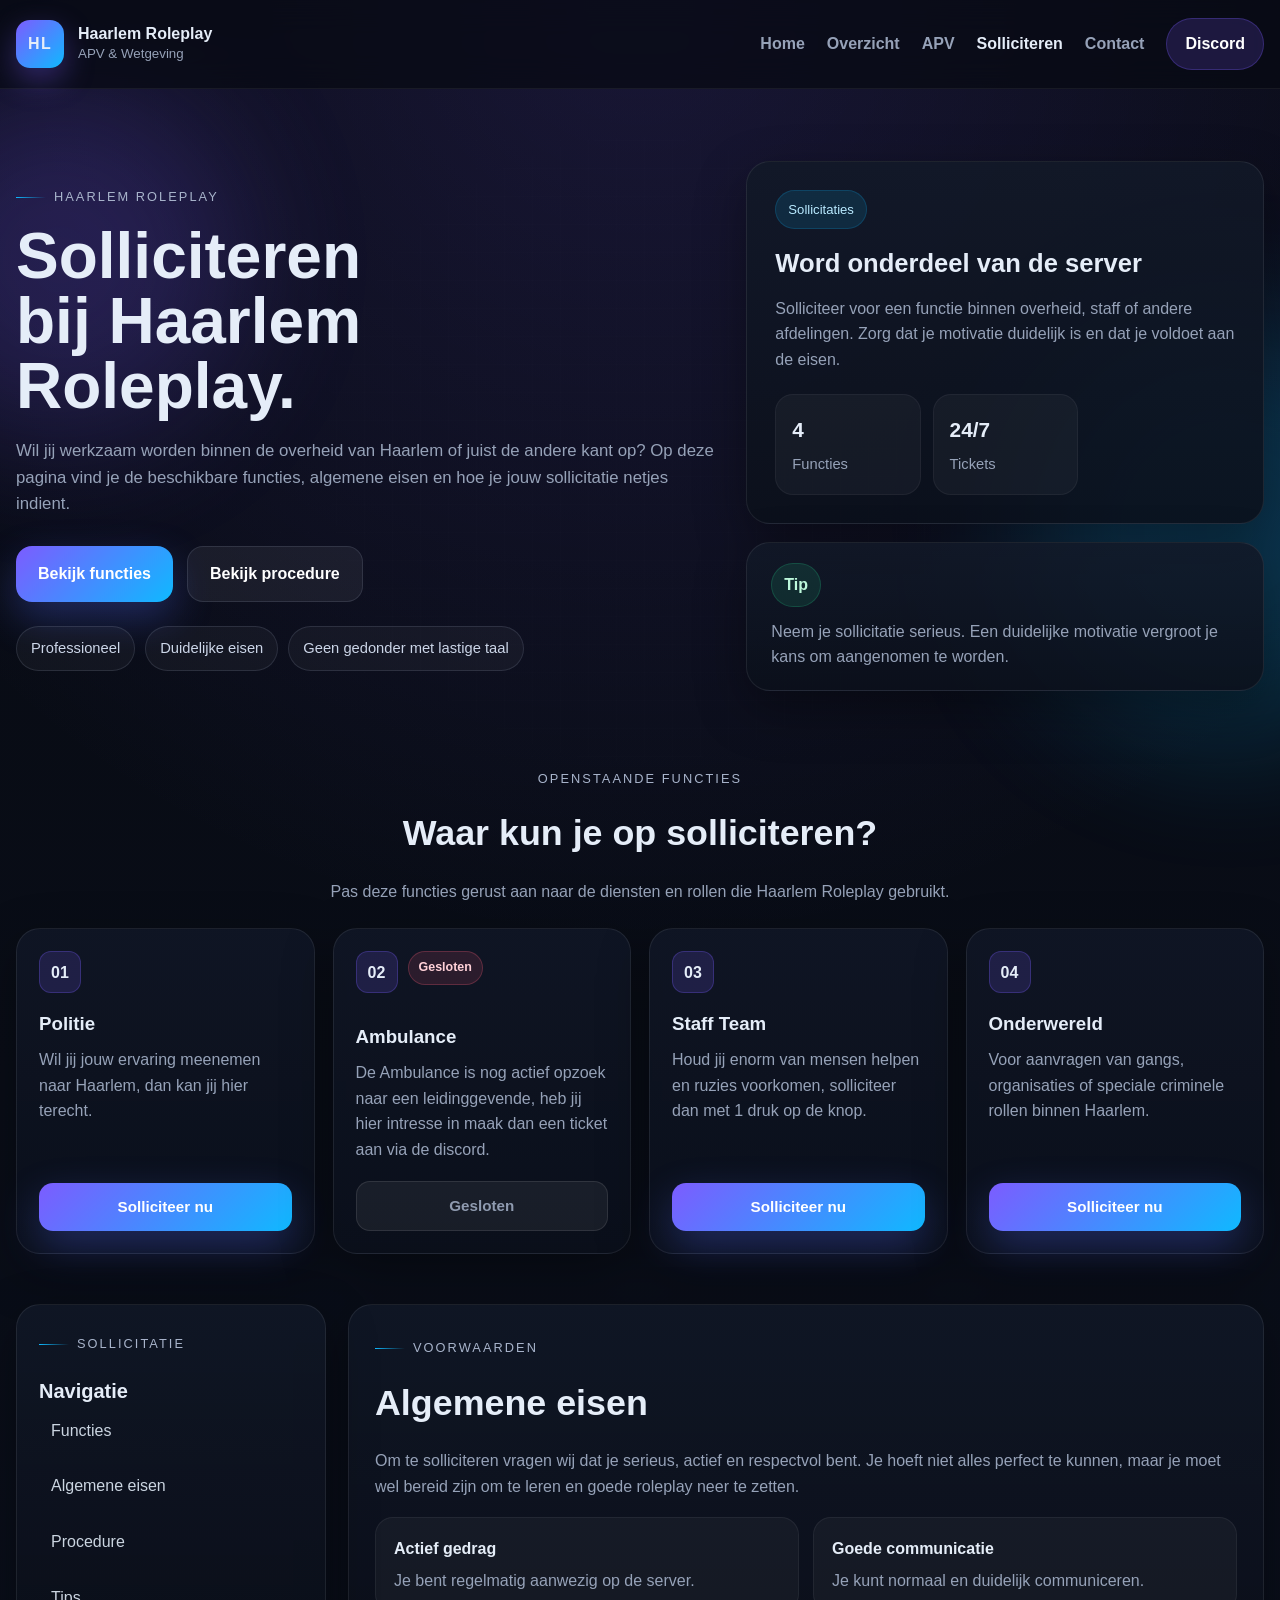
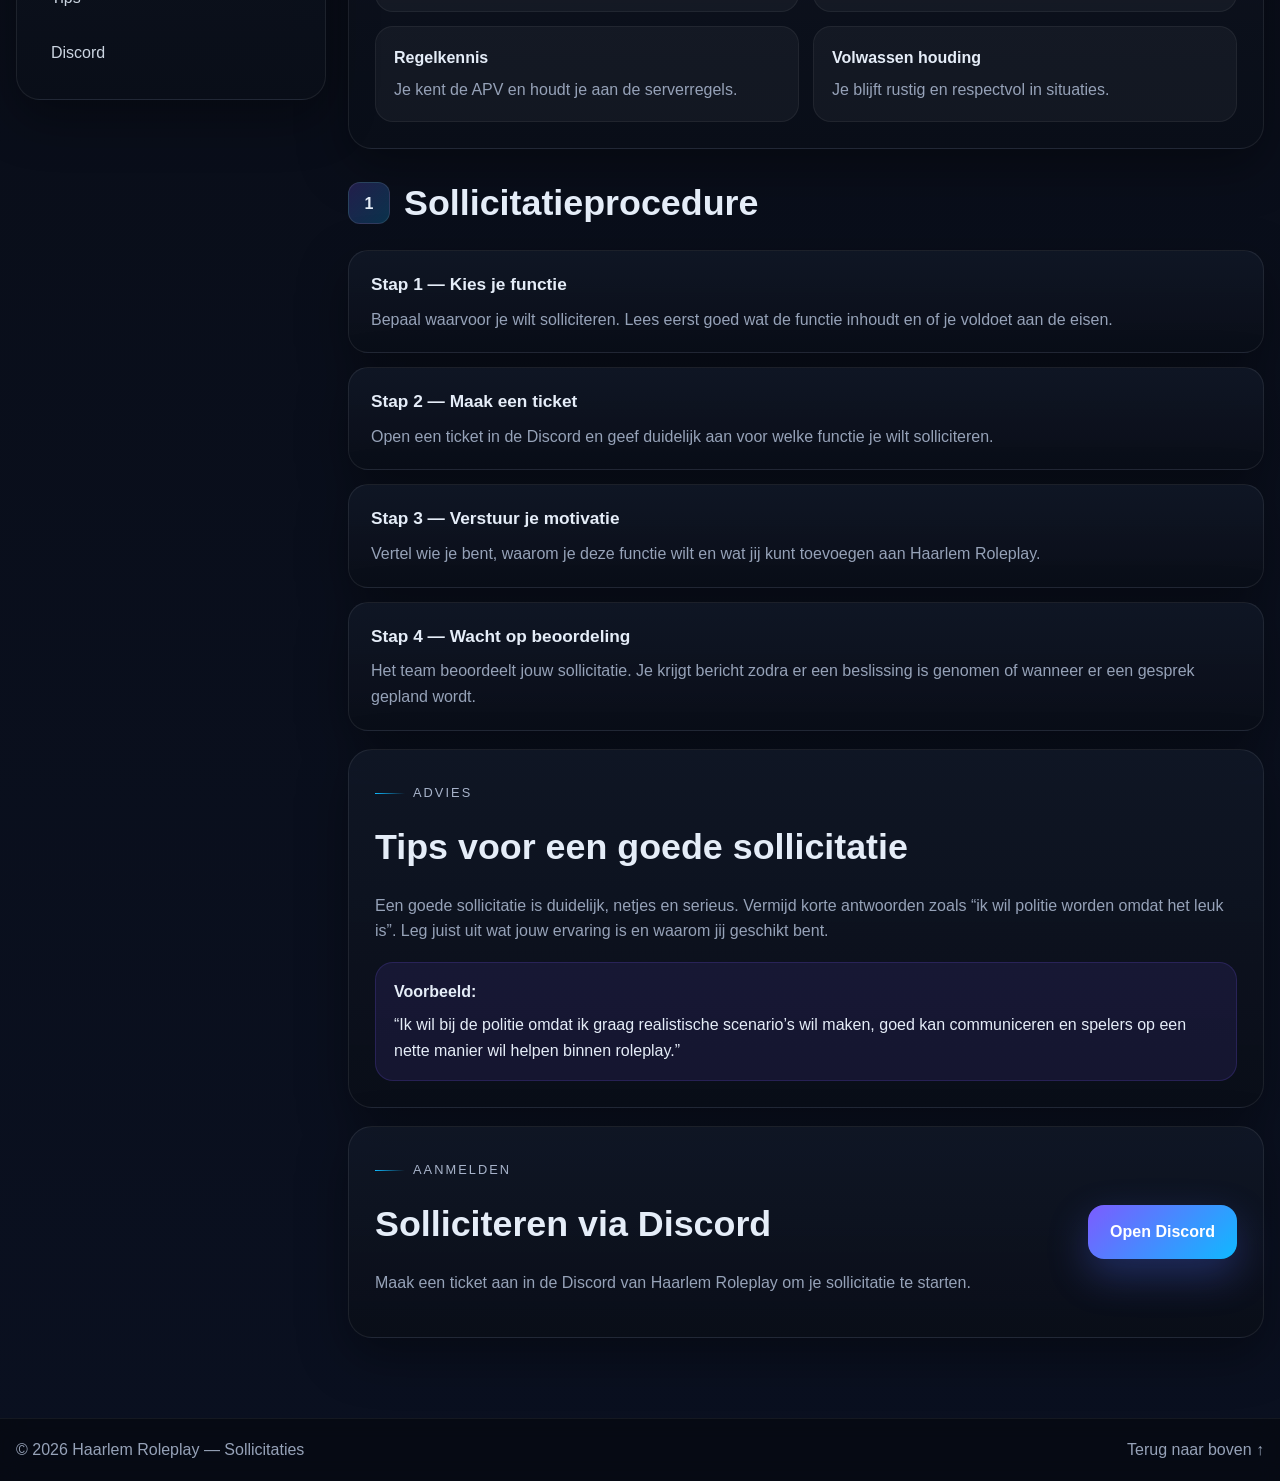
==== commit 91cb0dc6: "Update solliciteren.html" ====
--- a/solliciteren.html
+++ b/solliciteren.html
@@ -108,7 +108,7 @@
           <article class="feature-card">
             <span class="feature-icon">01</span>
             <h3>Politie</h3>
-            <p>Voor spelers die serieuze overheid-roleplay willen neerzetten en goed kunnen communiceren.</p>
+            <p>Wil jij jouw ervaring meenemen naar Haarlem, dan kan jij hier terecht.</p>
             <a class="btn btn-primary application-btn" href="https://docs.google.com/forms/d/1CA2PJJSc6djdVyqy2DXNCcKQwhPynPyczDaHcJRX_X8/preview" target="_blank" rel="noopener">Solliciteer nu</a>
           </article>
 
@@ -125,14 +125,14 @@
           <article class="feature-card">
             <span class="feature-icon">03</span>
             <h3>Staff Team</h3>
-            <p>Voor leden die de server willen ondersteunen, tickets willen behandelen en spelers willen helpen.</p>
+            <p>Houd jij enorm van mensen helpen en ruzies voorkomen, solliciteer dan met 1 druk op de knop.</p>
             <a class="btn btn-primary application-btn" href="https://forms.gle/SQTbmEaUXYJdquSSA" target="_blank" rel="noopener">Solliciteer nu</a>
           </article>
 
           <article class="feature-card">
             <span class="feature-icon">04</span>
             <h3>Onderwereld</h3>
-            <p>Voor aanvragen van gangs, organisaties of speciale criminele rollen binnen de server.</p>
+            <p>Voor aanvragen van gangs, organisaties of speciale criminele rollen binnen Haarlem.</p>
             <a class="btn btn-primary application-btn" href="https://discord.gg/4CYuAcvaxH" target="_blank" rel="noopener">Solliciteer nu</a>
           </article>
         </div>
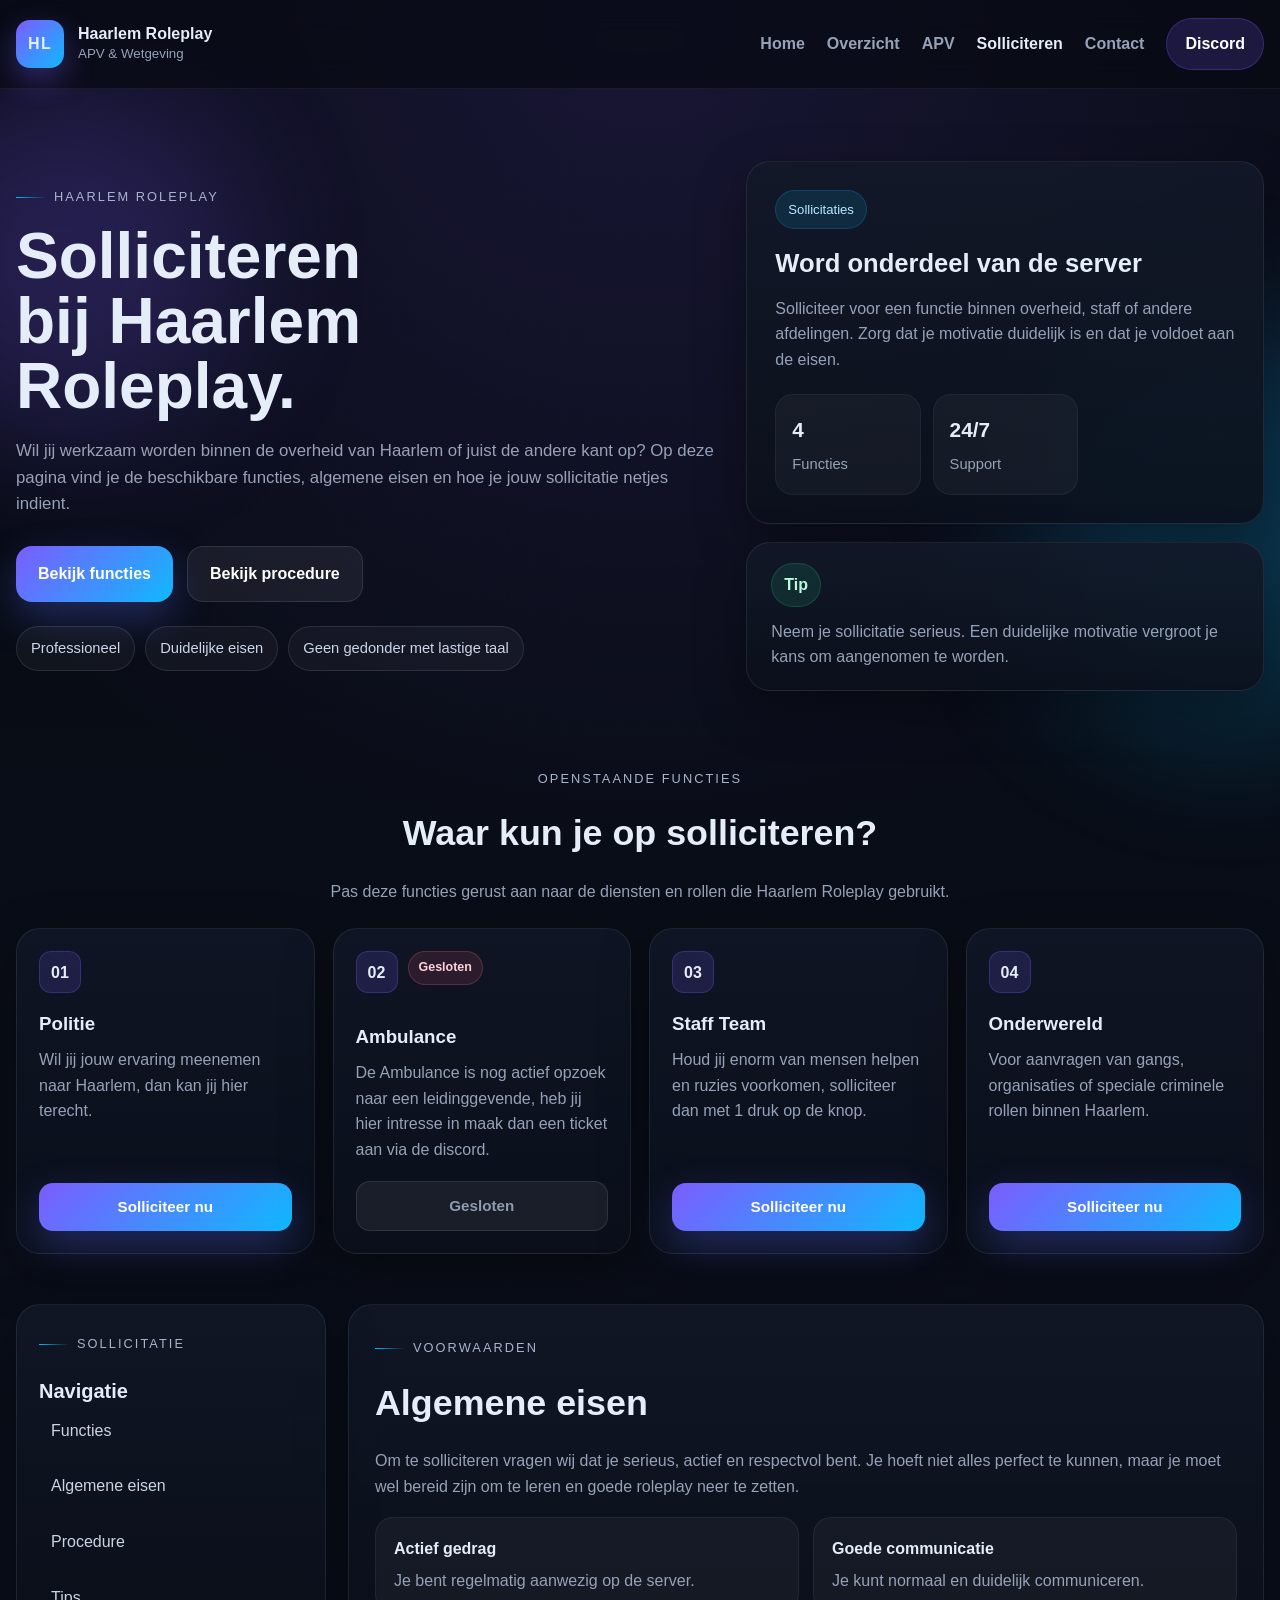
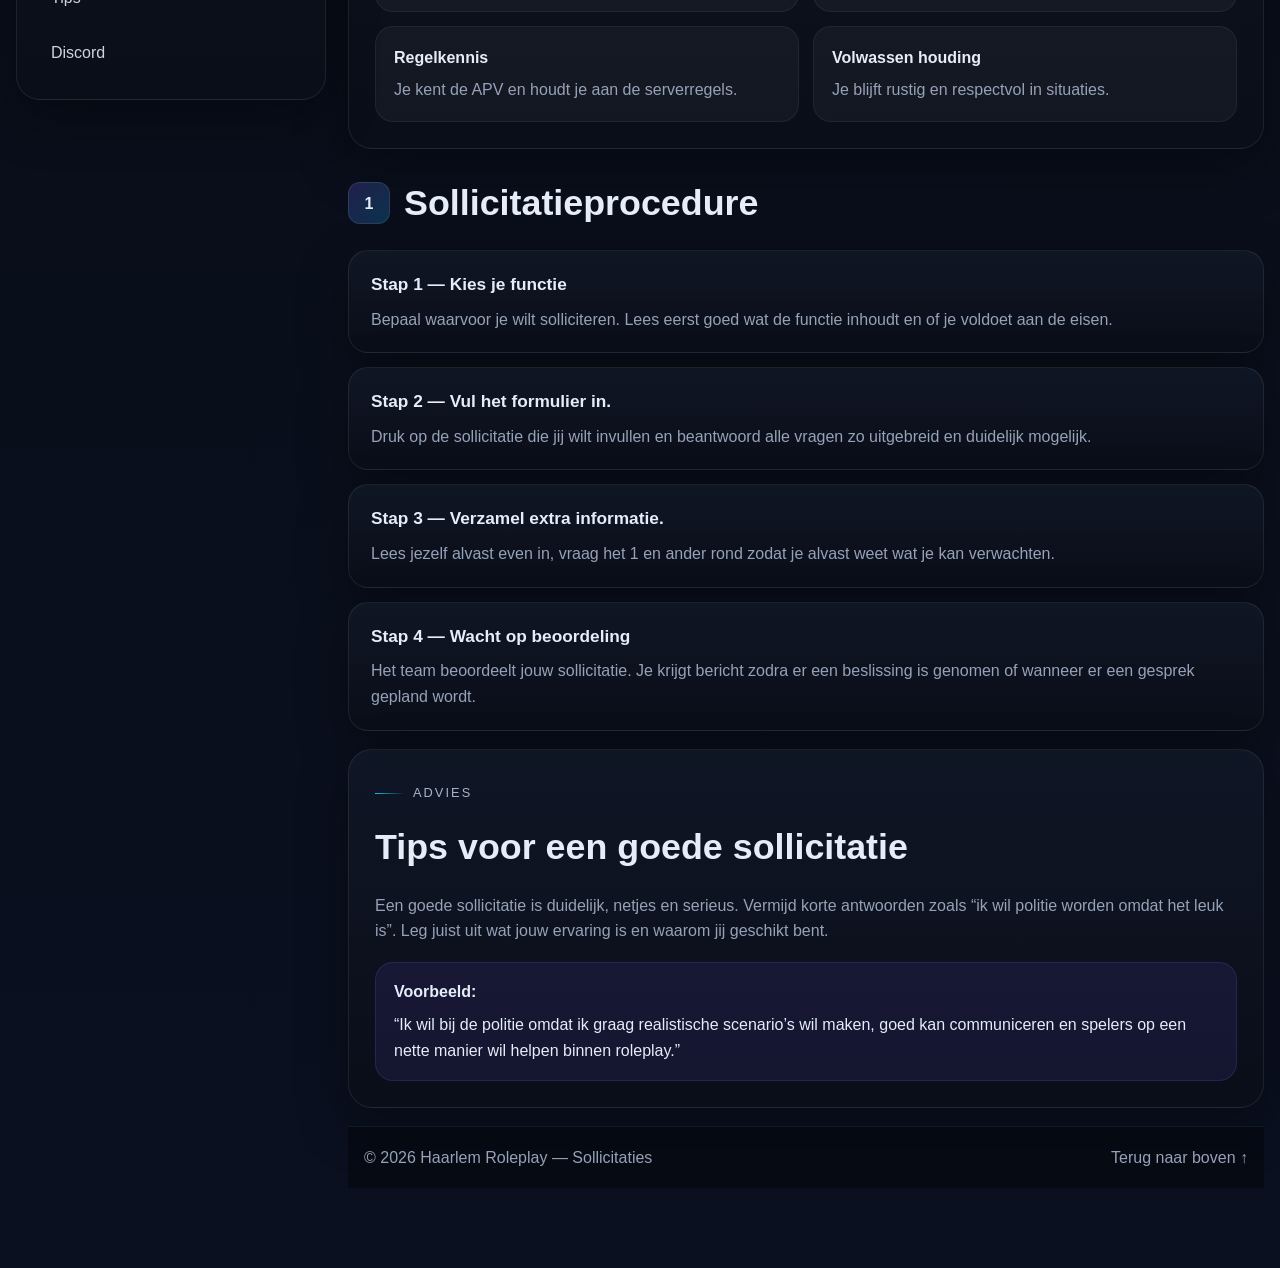
==== commit 3c5b6bc1: "Update solliciteren.html" ====
--- a/solliciteren.html
+++ b/solliciteren.html
@@ -84,7 +84,7 @@
               </div>
               <div>
                 <strong>24/7</strong>
-                <span>Tickets</span>
+                <span>Support</span>
               </div>
             </div>
           </div>
@@ -182,13 +182,13 @@
             </article>
 
             <article class="rule-card">
-              <h3>Stap 2 — Maak een ticket</h3>
-              <p>Open een ticket in de Discord en geef duidelijk aan voor welke functie je wilt solliciteren.</p>
-            </article>
-
-            <article class="rule-card">
-              <h3>Stap 3 — Verstuur je motivatie</h3>
-              <p>Vertel wie je bent, waarom je deze functie wilt en wat jij kunt toevoegen aan Haarlem Roleplay.</p>
+              <h3>Stap 2 — Vul het formulier in.</h3>
+              <p>Druk op de sollicitatie die jij wilt invullen en beantwoord alle vragen zo uitgebreid en duidelijk mogelijk.</p>
+            </article>
+
+            <article class="rule-card">
+              <h3>Stap 3 — Verzamel extra informatie.</h3>
+              <p>Lees jezelf alvast even in, vraag het 1 en ander rond zodat je alvast weet wat je kan verwachten.</p>
             </article>
 
             <article class="rule-card">
@@ -206,19 +206,6 @@
               <span>“Ik wil bij de politie omdat ik graag realistische scenario’s wil maken, goed kan communiceren en spelers op een nette manier wil helpen binnen roleplay.”</span>
             </div>
           </section>
-
-          <section class="panel panel-discord" id="discord">
-            <div>
-              <span class="eyebrow">Aanmelden</span>
-              <h2>Solliciteren via Discord</h2>
-              <p>Maak een ticket aan in de Discord van Haarlem Roleplay om je sollicitatie te starten.</p>
-            </div>
-            <a class="btn btn-primary" href="https://discord.gg/rRXSnY5rHA" target="_blank" rel="noopener">Open Discord</a>
-          </section>
-        </div>
-      </div>
-    </section>
-  </main>
 
   <footer class="footer">
     <div class="container footer-wrap">
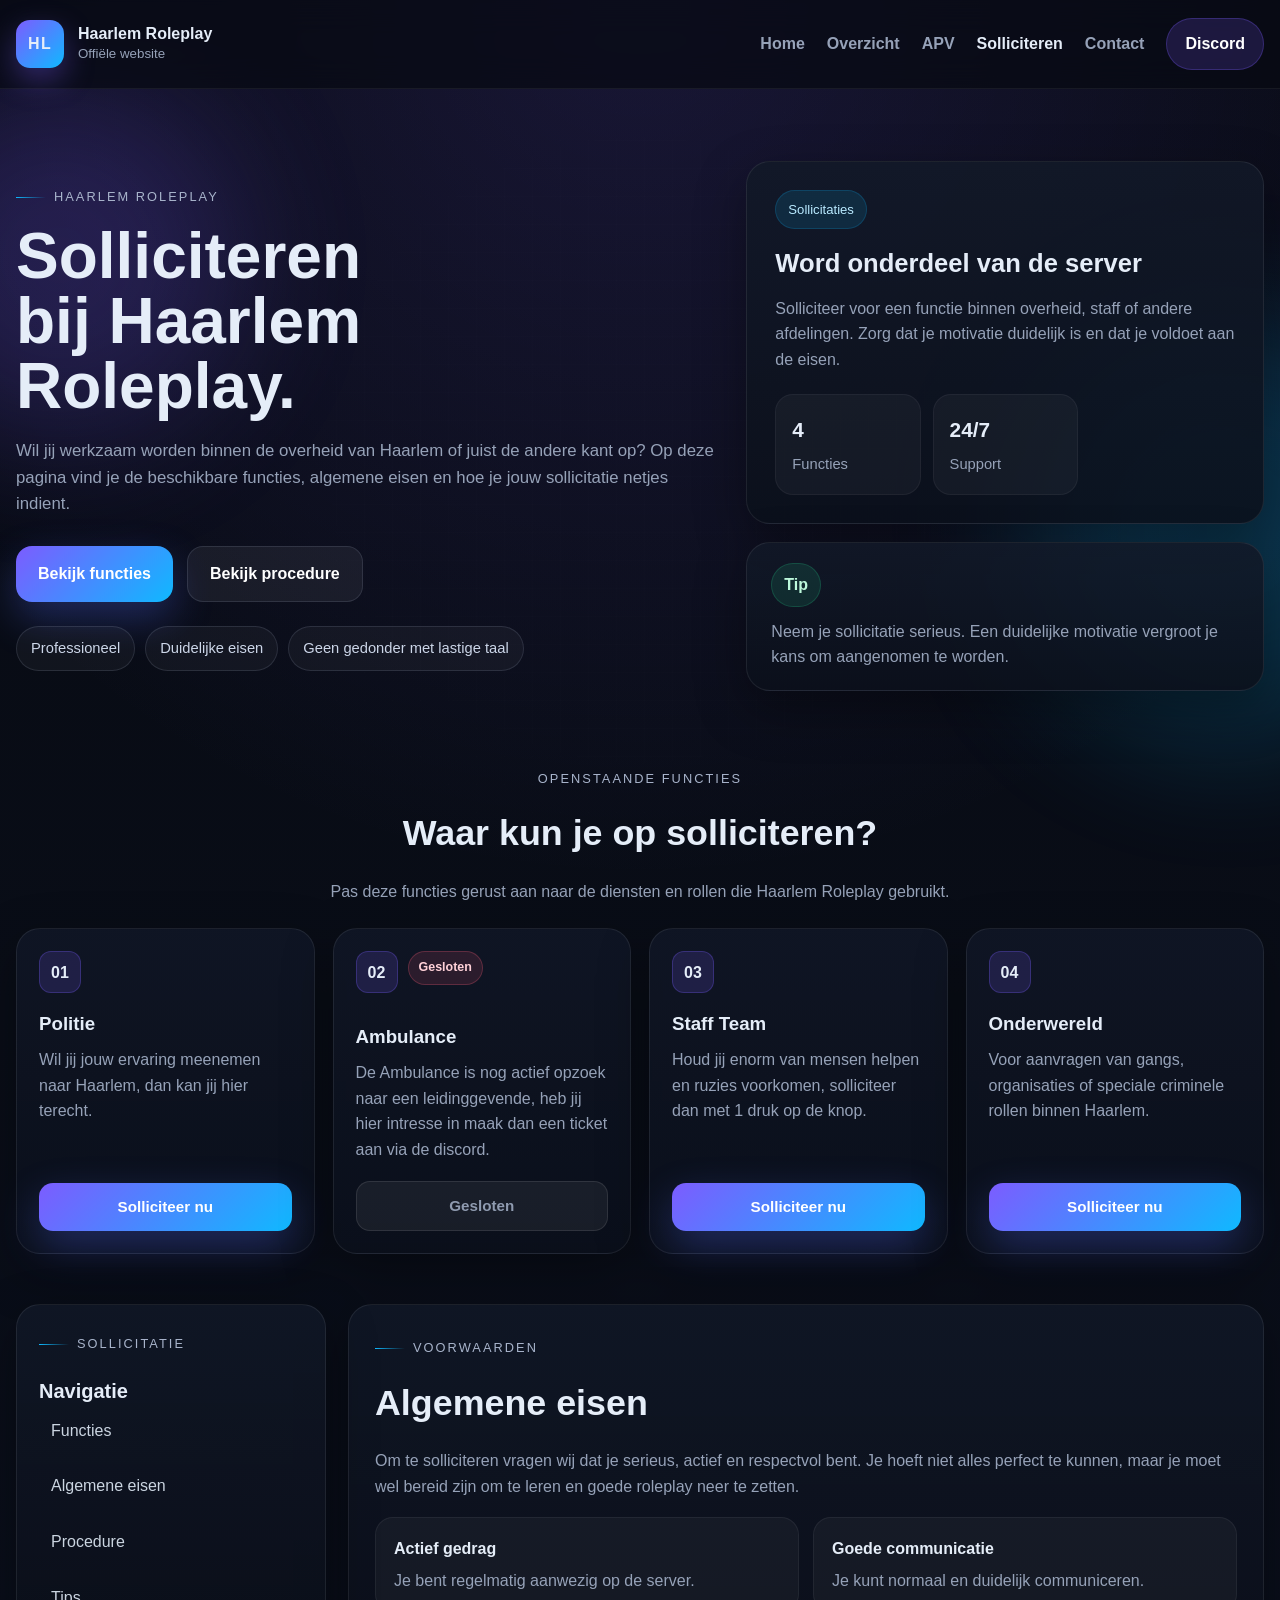
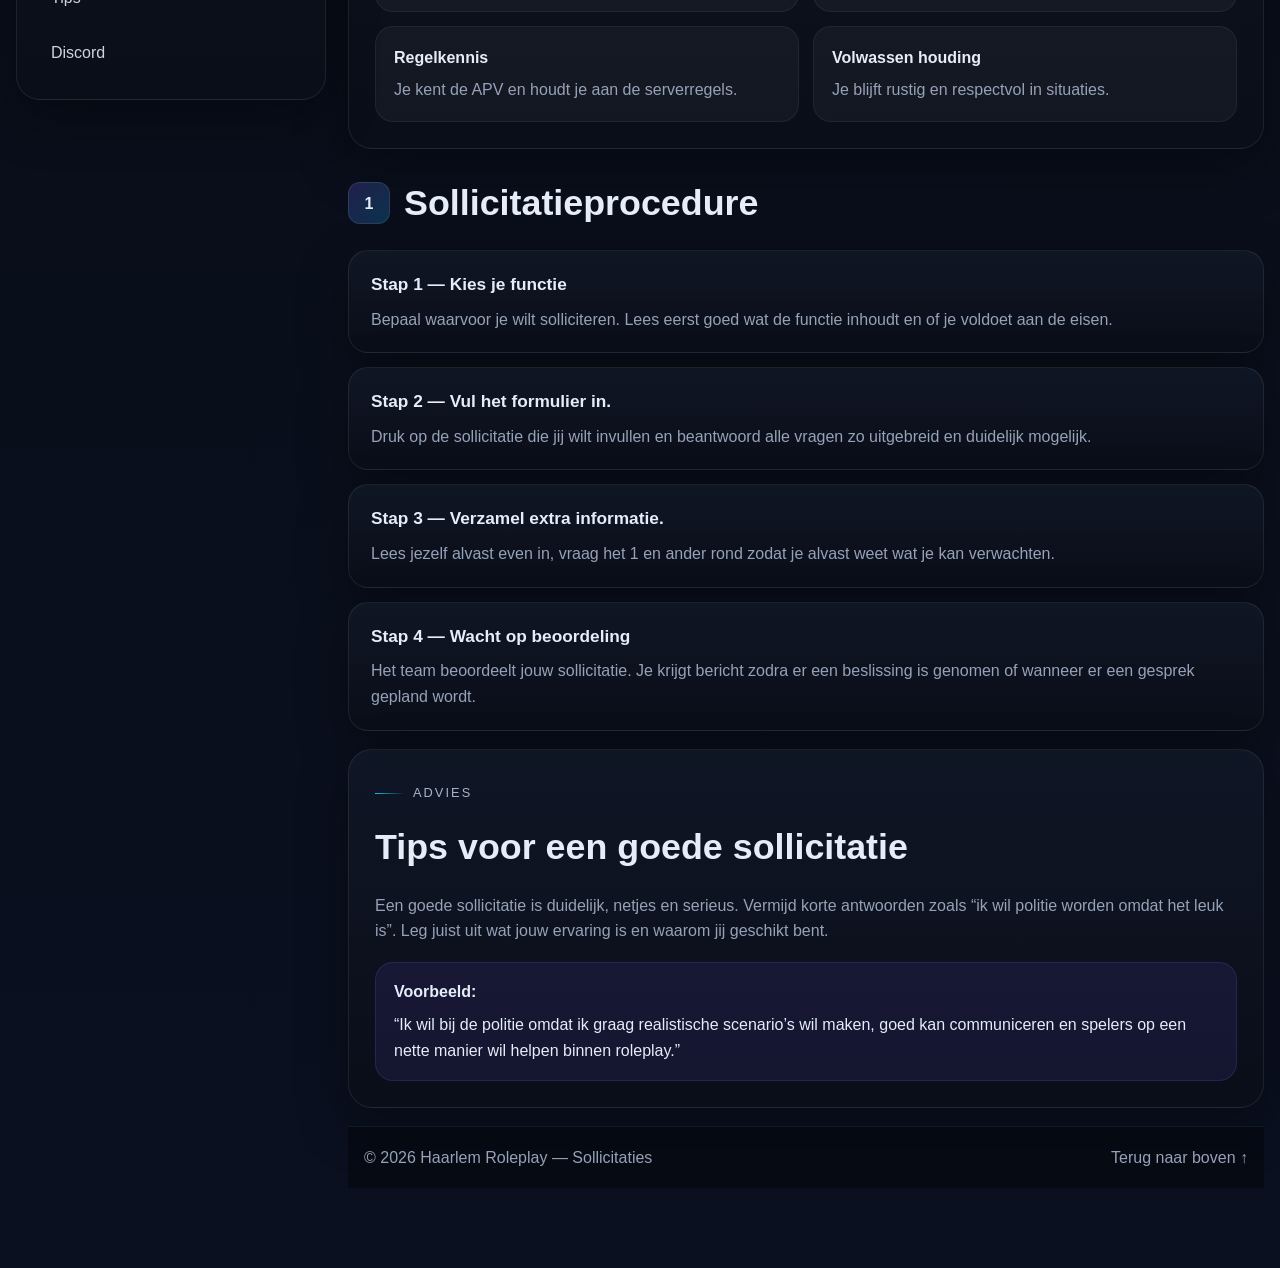
==== commit d8237fde: "Update solliciteren.html" ====
--- a/solliciteren.html
+++ b/solliciteren.html
@@ -35,7 +35,7 @@
         <span class="brand-mark">HL</span>
         <span class="brand-text">
           <strong>Haarlem Roleplay</strong>
-          <small>APV & Wetgeving</small>
+          <small>Offiële website</small>
         </span>
       </a>
 
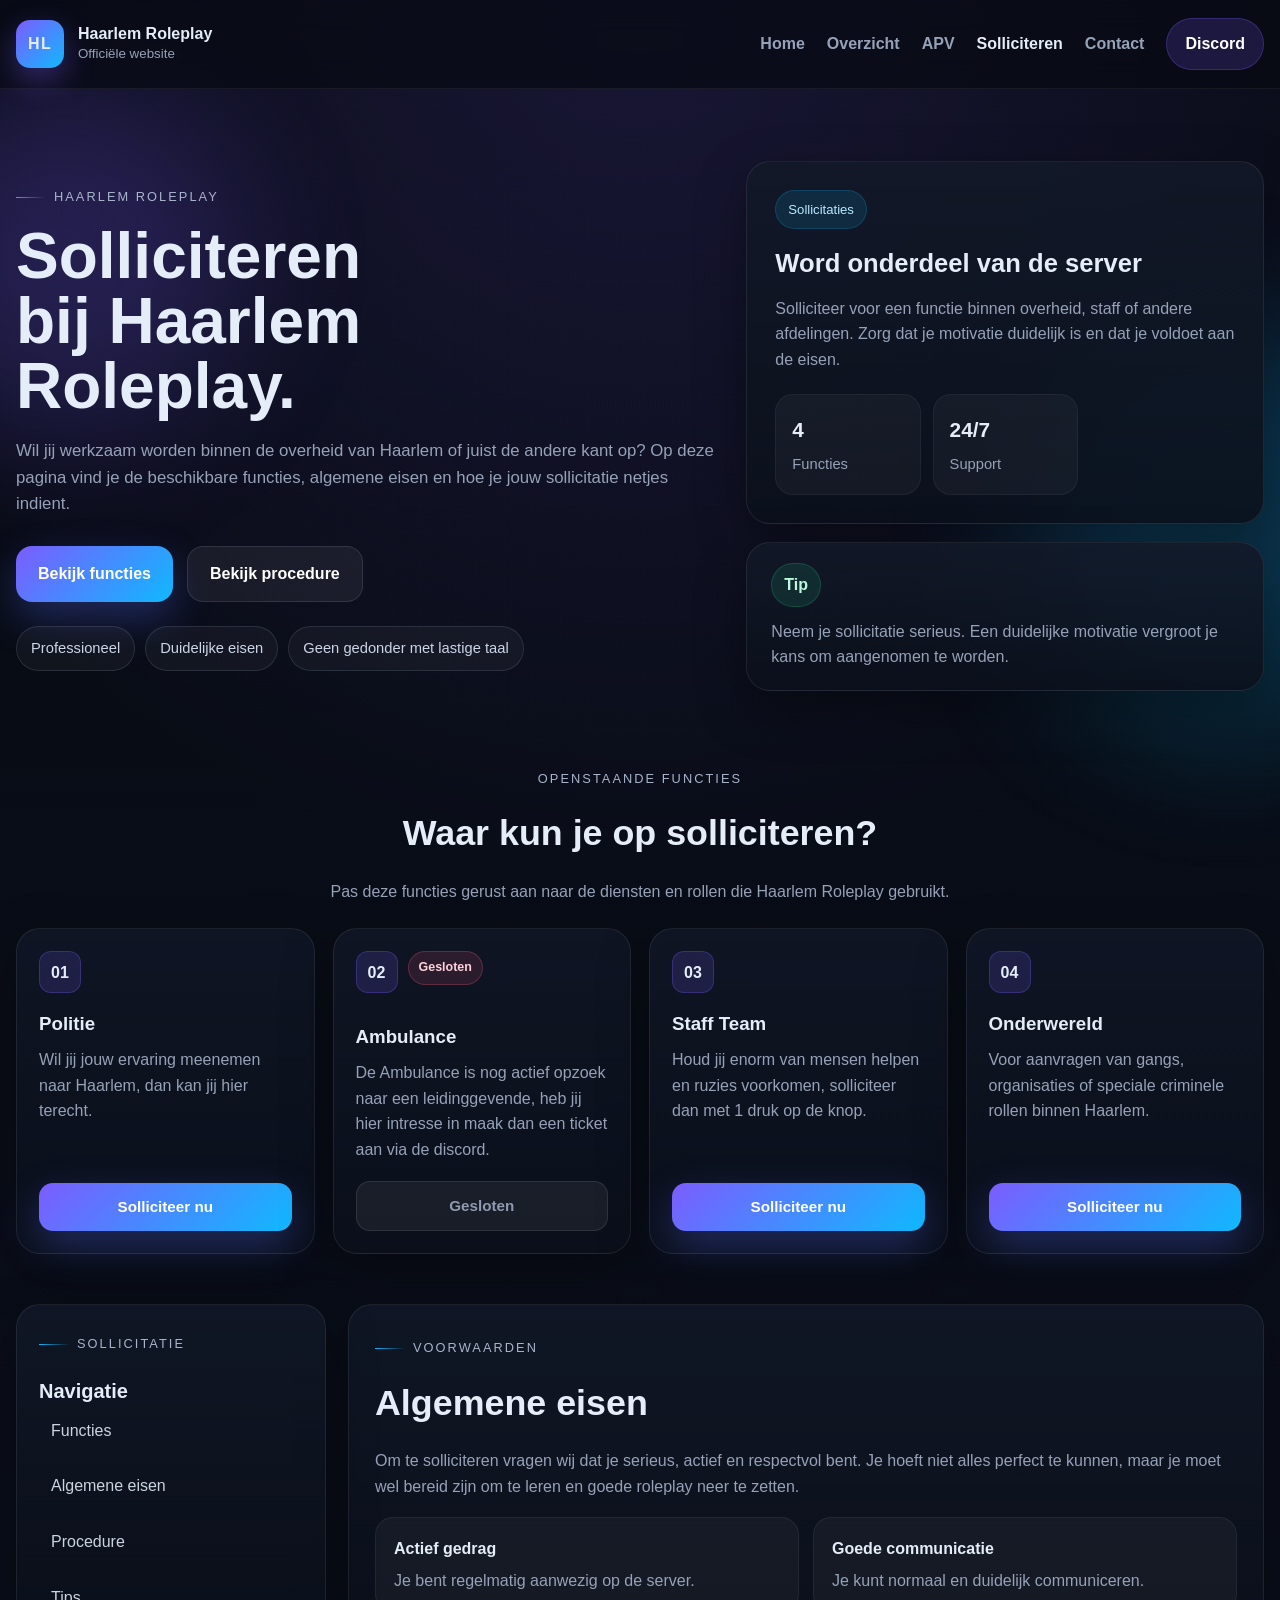
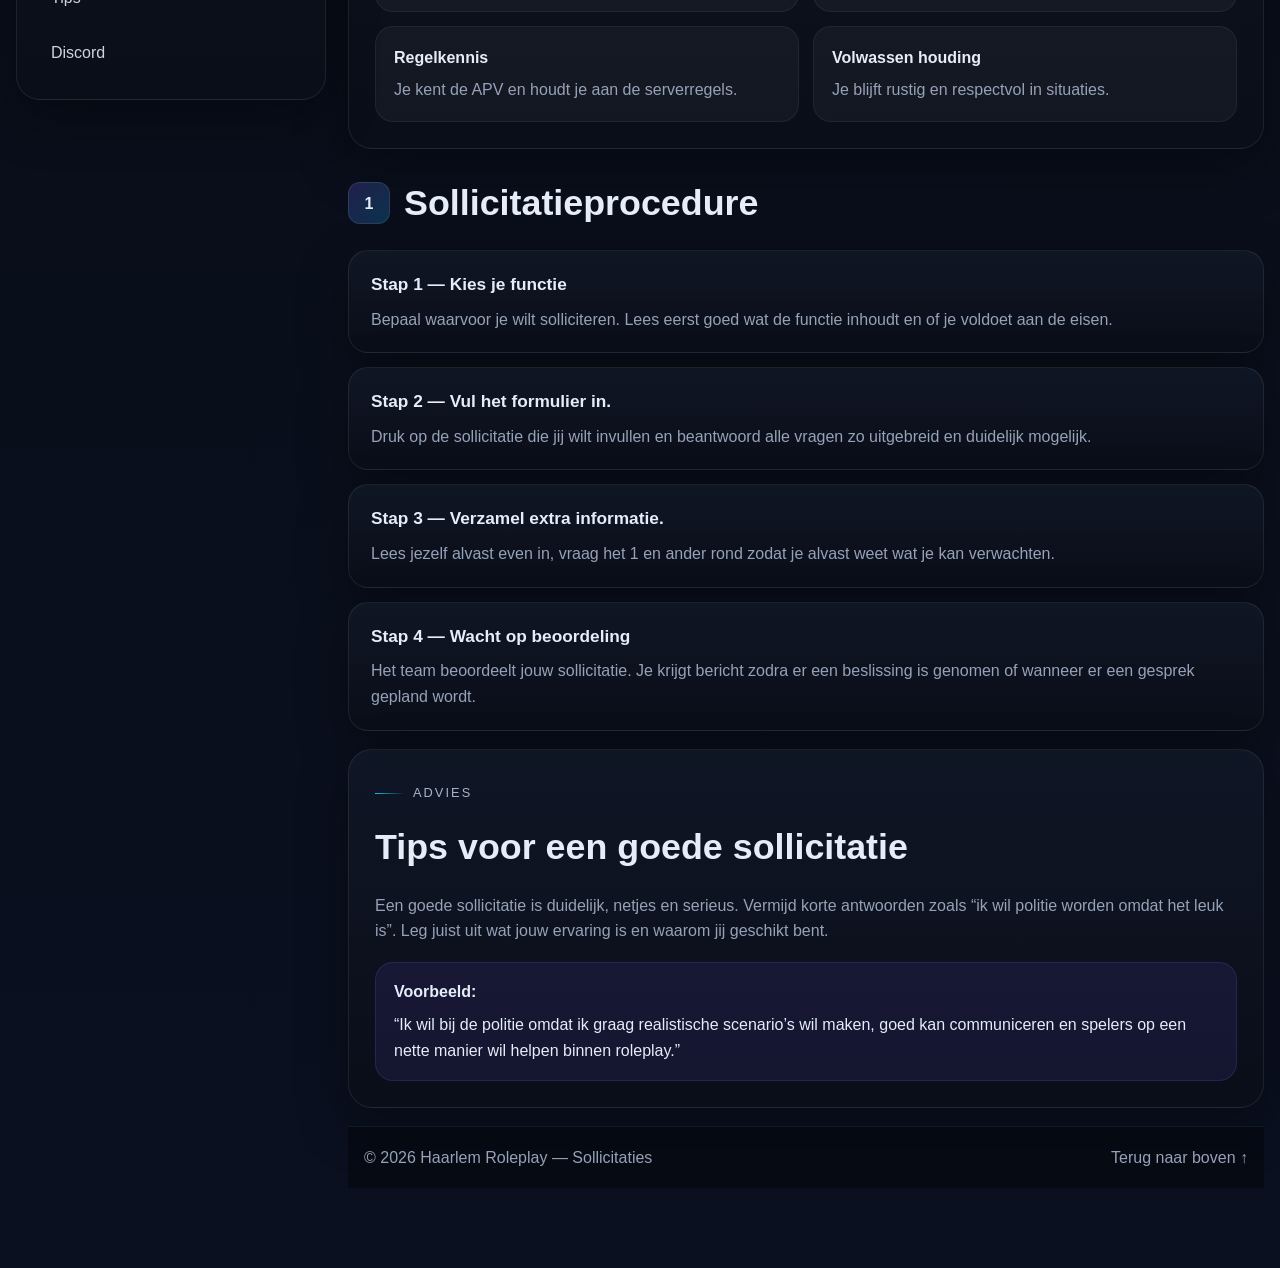
==== commit 03db965b: "Update solliciteren.html" ====
--- a/solliciteren.html
+++ b/solliciteren.html
@@ -35,7 +35,7 @@
         <span class="brand-mark">HL</span>
         <span class="brand-text">
           <strong>Haarlem Roleplay</strong>
-          <small>Offiële website</small>
+          <small>Officiële website</small>
         </span>
       </a>
 
